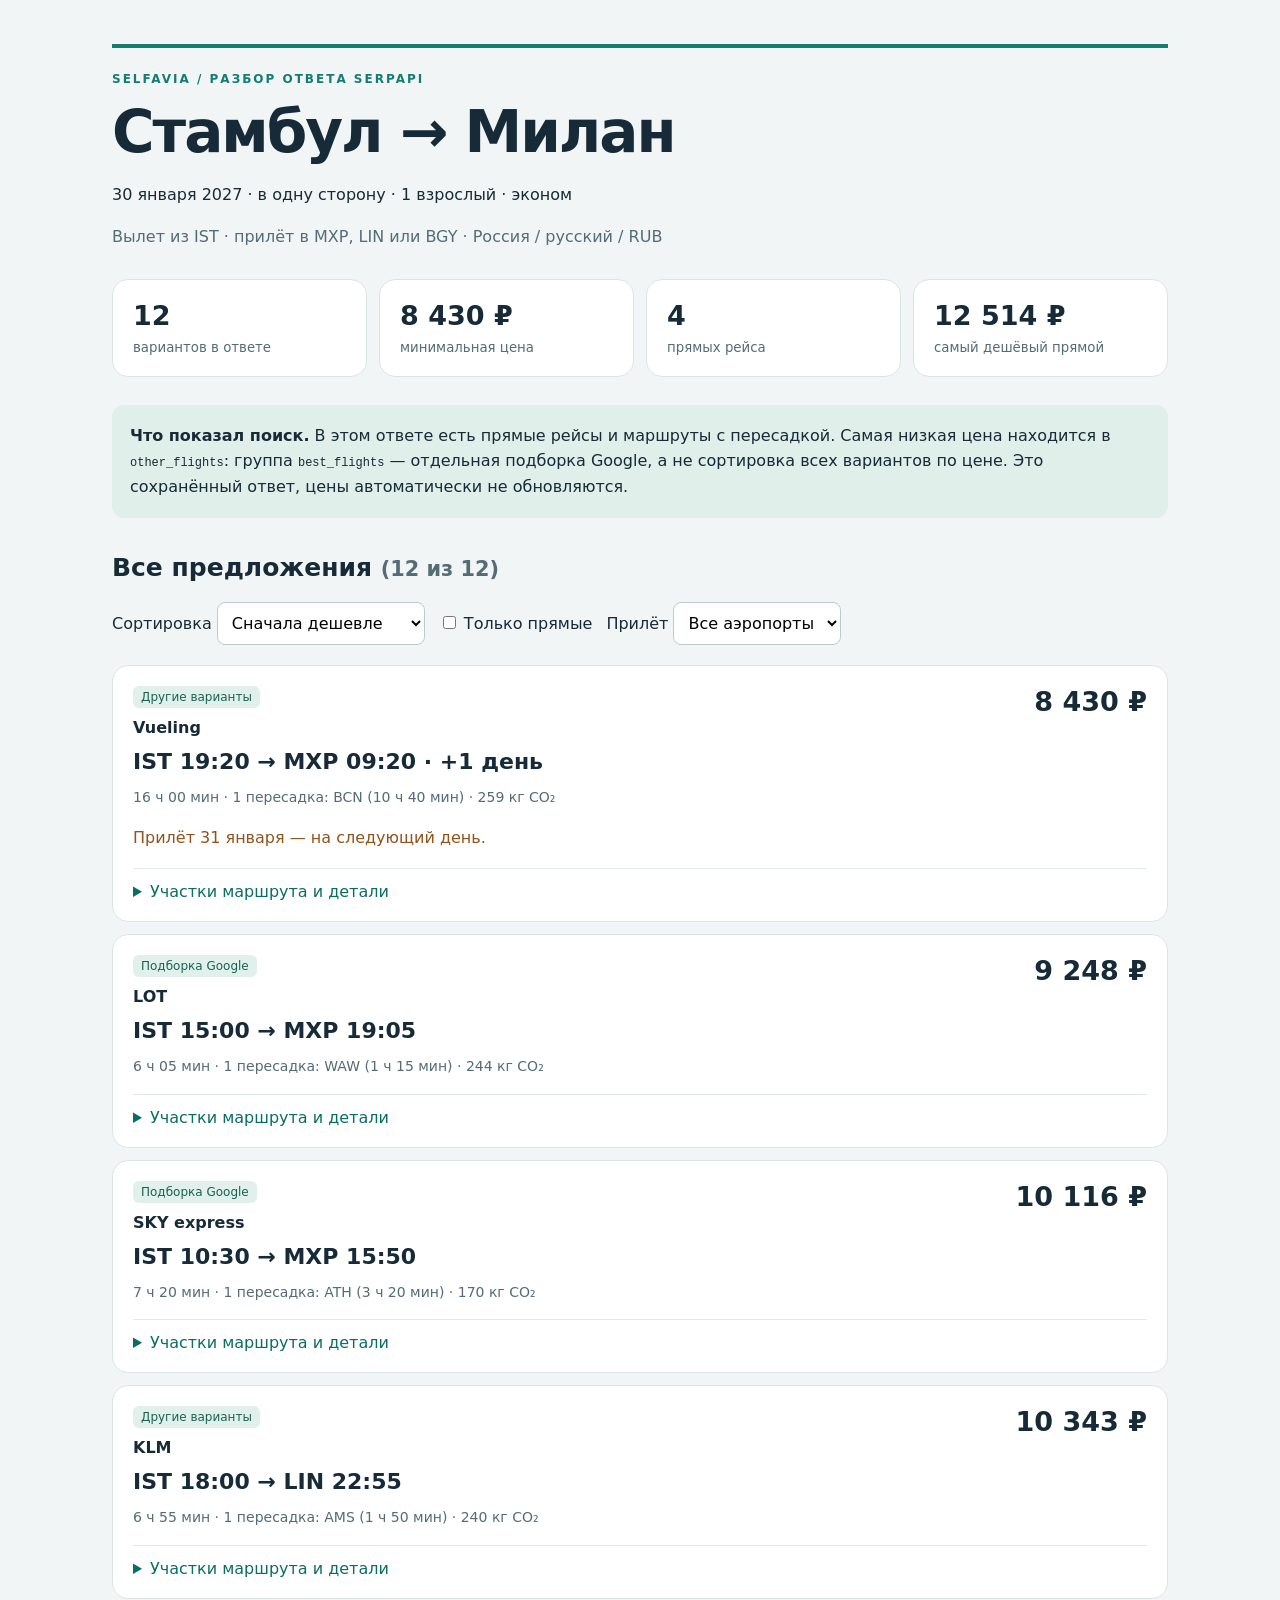
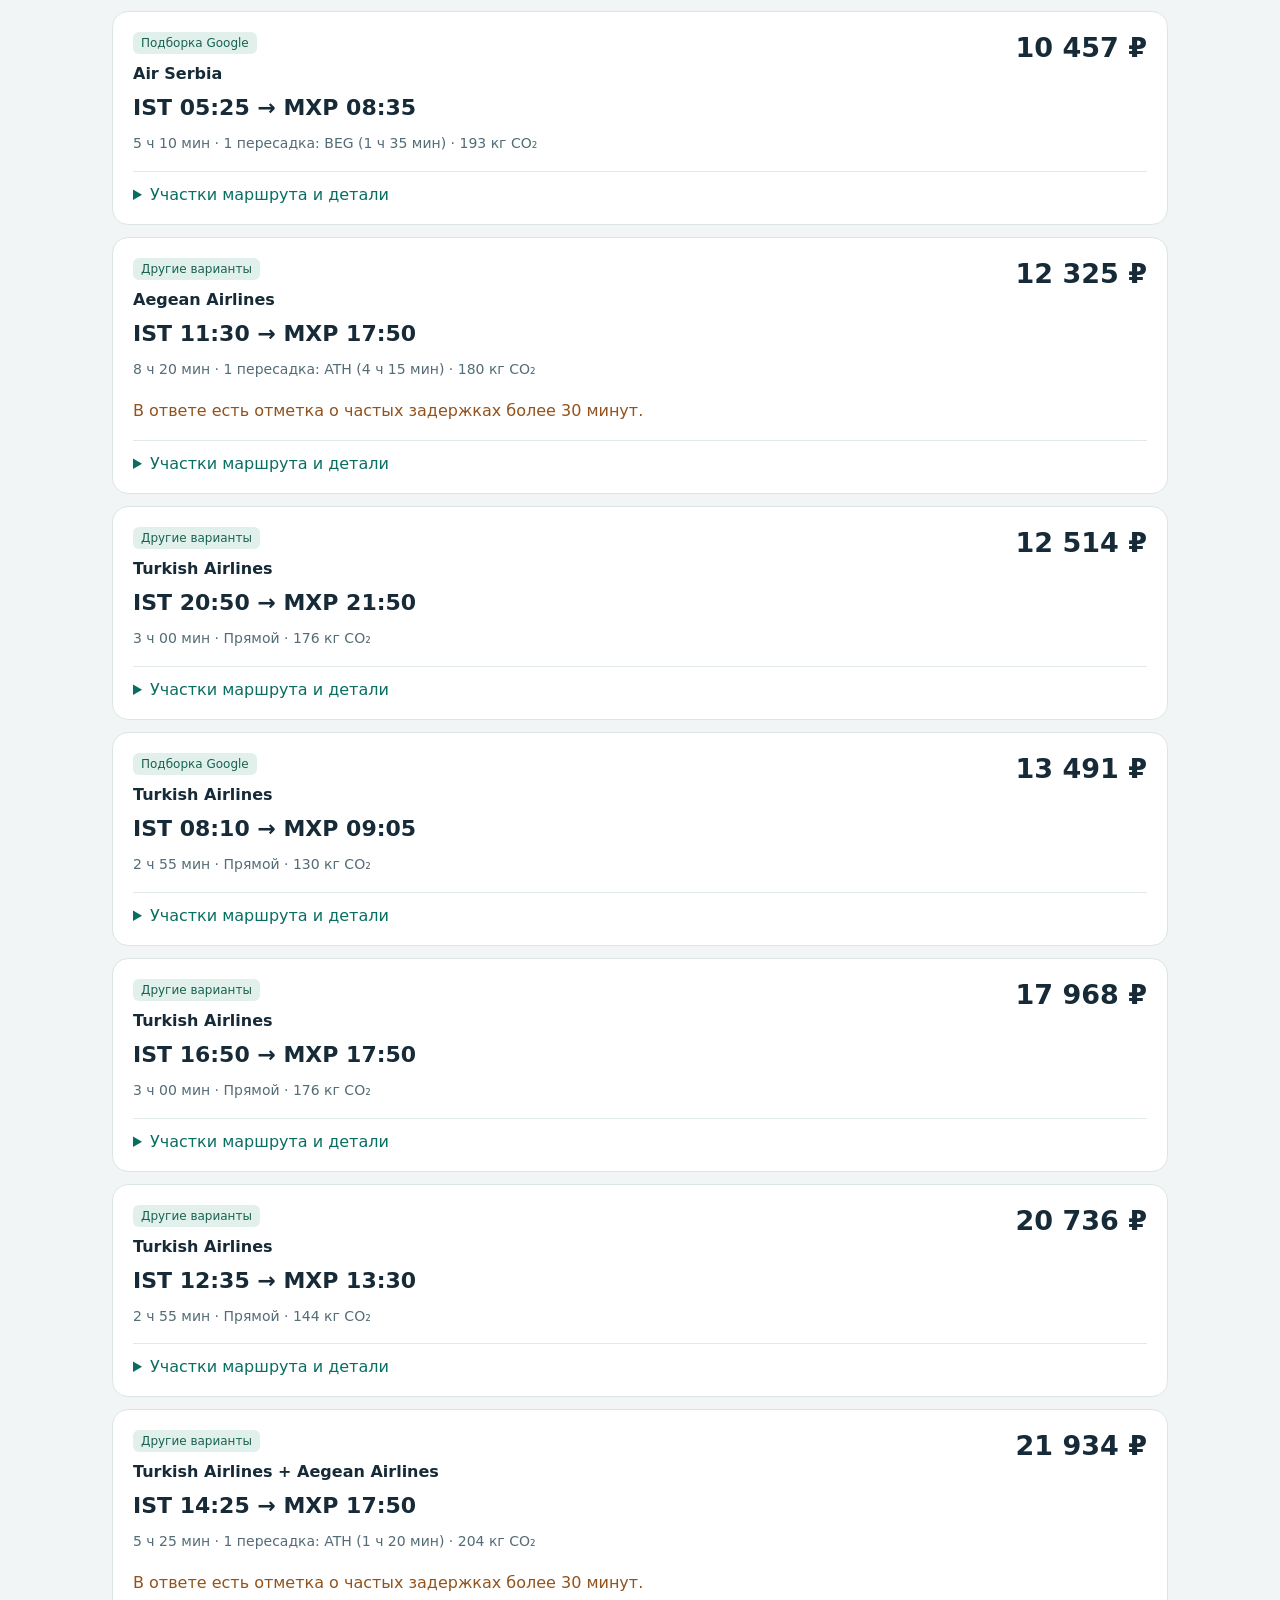
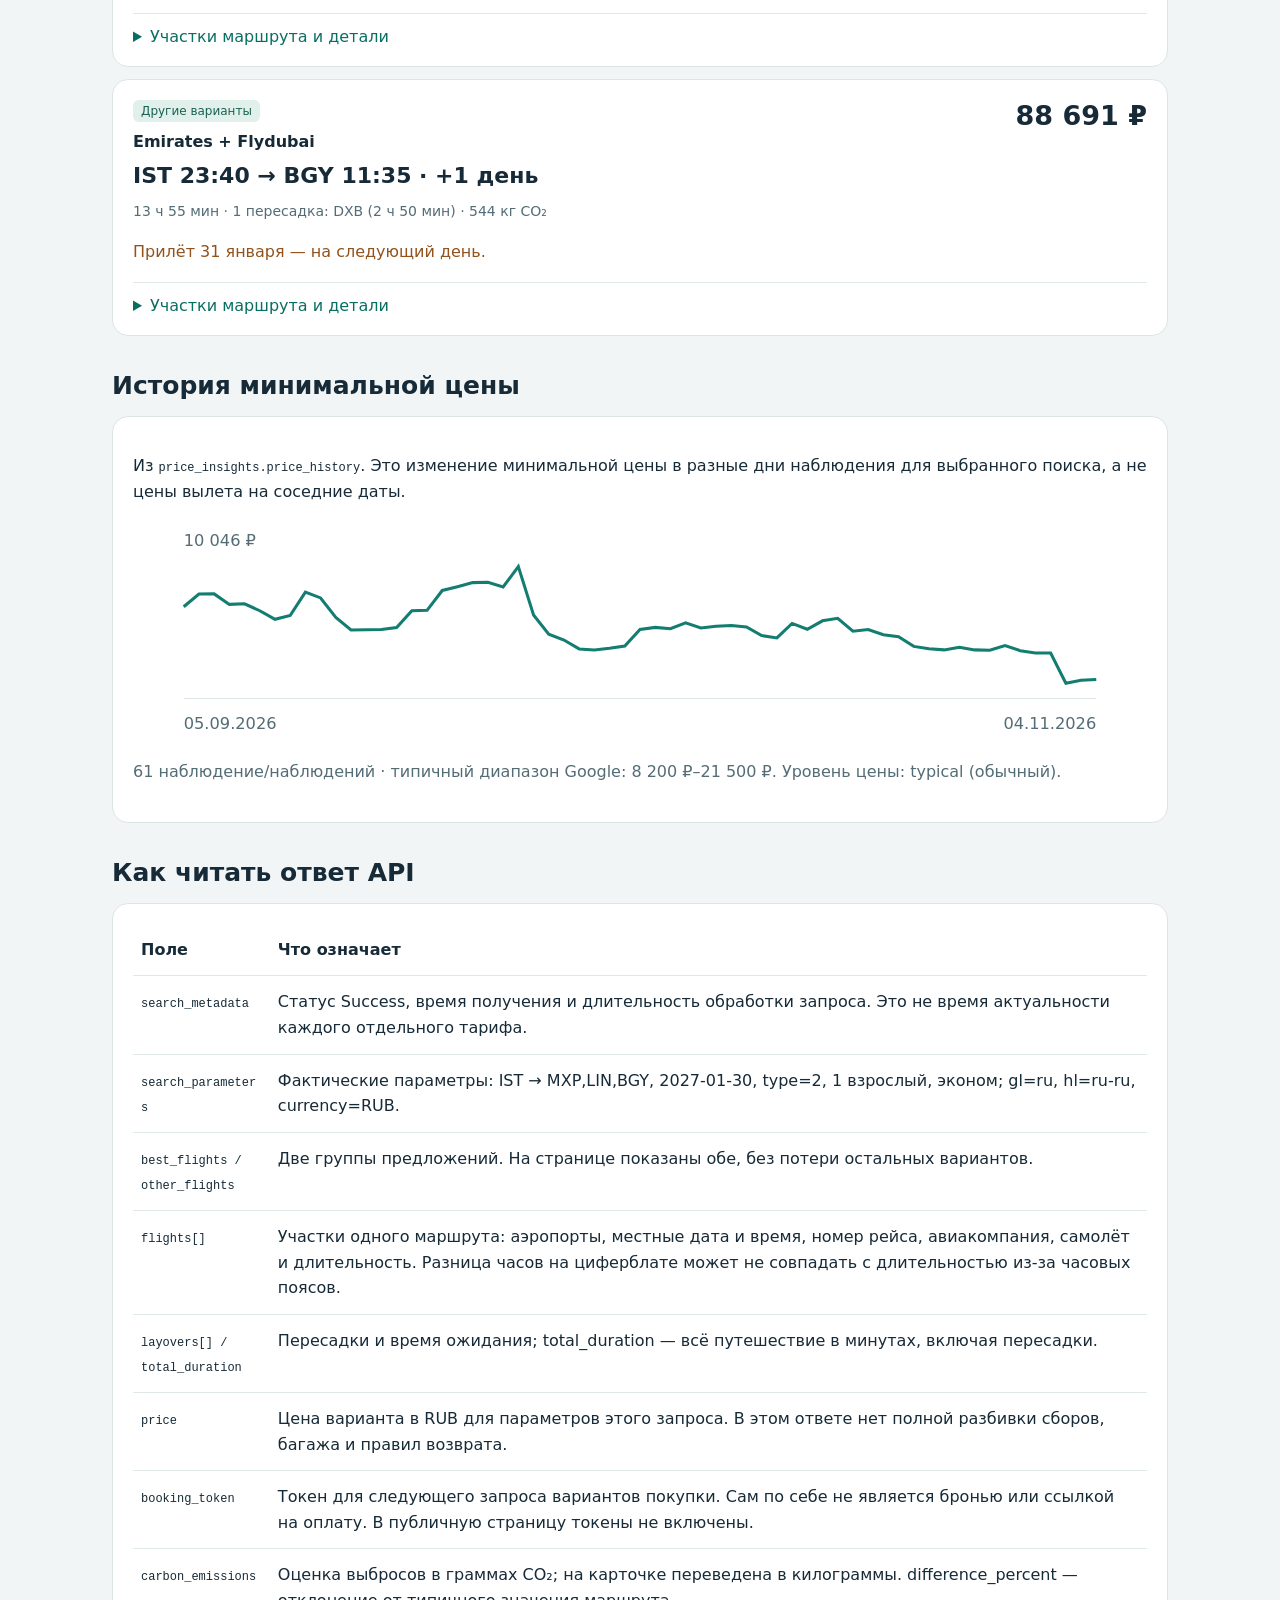
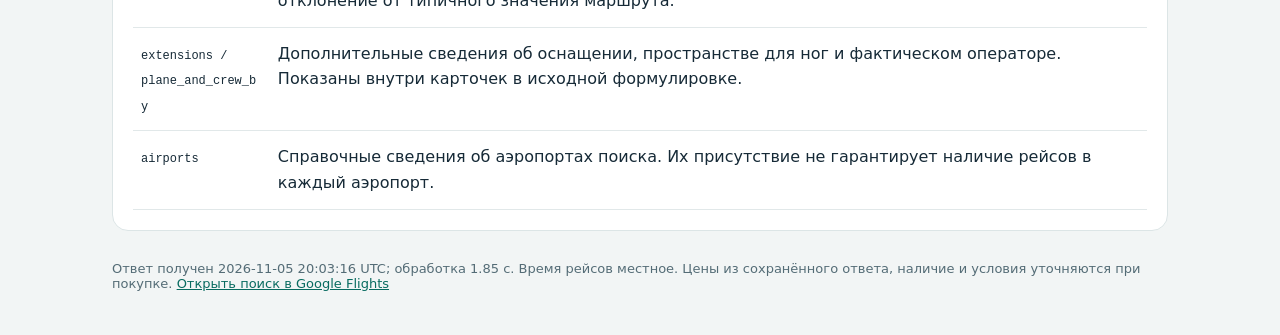
==== docs/serpapi-flights.html @ e132e384 "Add SerpApi flight response analysis page" ====
<!doctype html><html lang="ru"><meta charset="utf-8"><meta name="viewport" content="width=device-width,initial-scale=1"><title>Стамбул → Милан — разбор Google Flights</title>
<style>
:root{font-family:system-ui,sans-serif;color:#162a37;background:#f2f5f5}*{box-sizing:border-box}body{margin:0}main{max-width:1100px;margin:auto;padding:44px 22px}header{border-top:4px solid #147d71;padding-top:24px}small,.muted{color:#546c76}h1{font-size:clamp(32px,6vw,58px);letter-spacing:-2px;margin:12px 0}h2{font-size:25px;margin:35px 0 16px}p{line-height:1.65}a{color:#086b60}.eyebrow{font-size:12px;letter-spacing:2px;font-weight:700;color:#147d71}.stats{display:grid;grid-template-columns:repeat(4,1fr);gap:12px;margin:28px 0}.stat,.card,.panel{background:white;border:1px solid #dce5e6;border-radius:16px;padding:20px}.stat strong{display:block;font-size:27px;margin-bottom:6px}.note{background:#e0efea;padding:18px;border-radius:12px;line-height:1.6}.controls{display:flex;gap:14px;flex-wrap:wrap;align-items:center;margin:20px 0}select{padding:10px;border:1px solid #bbcbce;border-radius:8px;background:white;font:inherit}.card{margin:12px 0}.top{display:flex;justify-content:space-between;gap:16px}.price{font-size:27px;font-weight:750;white-space:nowrap}.badge{display:inline-block;background:#e1f0eb;color:#186251;padding:4px 8px;font-size:12px;border-radius:6px;margin-bottom:10px}.route{font-size:22px;font-weight:650;margin:12px 0}.meta{color:#546c76;font-size:14px;line-height:1.7}.warning{color:#92521b}details{margin-top:15px;border-top:1px solid #e2e9ea;padding-top:13px}summary{cursor:pointer;color:#096e62}.leg{padding:14px 0;border-bottom:1px solid #edf1f1;line-height:1.65}.layover{background:#f2f5f5;padding:9px;border-radius:6px;color:#546c76}table{border-collapse:collapse;width:100%}td,th{text-align:left;vertical-align:top;border-bottom:1px solid #e1e8e9;padding:13px 8px;line-height:1.6}code{font-size:12px;overflow-wrap:anywhere}.chart{width:100%;height:auto}footer{font-size:13px;color:#546c76;margin-top:30px}@media(max-width:650px){.stats{grid-template-columns:1fr 1fr}.stat strong{font-size:23px}.top{flex-direction:column}.panel{padding:12px}td,th{padding:10px 4px;font-size:14px}main{padding:24px 14px}.route{font-size:19px}}
</style><main><header><div class="eyebrow">SELFAVIA / РАЗБОР ОТВЕТА SERPAPI</div><h1>Стамбул → Милан</h1><p>30 января 2027 · в одну сторону · 1 взрослый · эконом</p><p class="muted">Вылет из IST · прилёт в MXP, LIN или BGY · Россия / русский / RUB</p></header>
<div class="stats" id="stats"></div>
<div class="note"><strong>Что показал поиск.</strong> В этом ответе есть прямые рейсы и маршруты с пересадкой. Самая низкая цена находится в <code>other_flights</code>: группа <code>best_flights</code> — отдельная подборка Google, а не сортировка всех вариантов по цене. Это сохранённый ответ, цены автоматически не обновляются.</div>
<h2>Все предложения <small id="count"></small></h2><div class="controls"><label>Сортировка <select id="sort"><option value="price">Сначала дешевле</option><option value="duration">Сначала быстрее</option><option value="departure">По времени вылета</option></select></label><label><input id="direct" type="checkbox"> Только прямые</label><label>Прилёт <select id="airport"><option value="">Все аэропорты</option><option>MXP</option><option>LIN</option><option>BGY</option></select></label></div><div id="list"></div>
<h2>История минимальной цены</h2><section class="panel"><p>Из <code>price_insights.price_history</code>. Это изменение минимальной цены в разные дни наблюдения для выбранного поиска, а не цены вылета на соседние даты.</p><div id="chart"></div><p id="insights" class="muted"></p></section>
<h2>Как читать ответ API</h2><section class="panel"><table><thead><tr><th>Поле</th><th>Что означает</th></tr></thead><tbody>
<tr><td><code>search_metadata</code></td><td>Статус Success, время получения и длительность обработки запроса. Это не время актуальности каждого отдельного тарифа.</td></tr>
<tr><td><code>search_parameters</code></td><td>Фактические параметры: IST → MXP,LIN,BGY, 2027-01-30, type=2, 1 взрослый, эконом; gl=ru, hl=ru-ru, currency=RUB.</td></tr>
<tr><td><code>best_flights / other_flights</code></td><td>Две группы предложений. На странице показаны обе, без потери остальных вариантов.</td></tr>
<tr><td><code>flights[]</code></td><td>Участки одного маршрута: аэропорты, местные дата и время, номер рейса, авиакомпания, самолёт и длительность. Разница часов на циферблате может не совпадать с длительностью из-за часовых поясов.</td></tr>
<tr><td><code>layovers[] / total_duration</code></td><td>Пересадки и время ожидания; total_duration — всё путешествие в минутах, включая пересадки.</td></tr>
<tr><td><code>price</code></td><td>Цена варианта в RUB для параметров этого запроса. В этом ответе нет полной разбивки сборов, багажа и правил возврата.</td></tr>
<tr><td><code>booking_token</code></td><td>Токен для следующего запроса вариантов покупки. Сам по себе не является бронью или ссылкой на оплату. В публичную страницу токены не включены.</td></tr>
<tr><td><code>carbon_emissions</code></td><td>Оценка выбросов в граммах CO₂; на карточке переведена в килограммы. difference_percent — отклонение от типичного значения маршрута.</td></tr>
<tr><td><code>extensions / plane_and_crew_by</code></td><td>Дополнительные сведения об оснащении, пространстве для ног и фактическом операторе. Показаны внутри карточек в исходной формулировке.</td></tr>
<tr><td><code>airports</code></td><td>Справочные сведения об аэропортах поиска. Их присутствие не гарантирует наличие рейсов в каждый аэропорт.</td></tr>
</tbody></table></section><footer id="footer"></footer></main>
<script id="data" type="application/json">{"flights": [{"flights": [{"departure_airport": {"name": "Istanbul Airport", "id": "IST", "time": "2027-01-30 15:00"}, "arrival_airport": {"name": "Warsaw Chopin Airport", "id": "WAW", "time": "2027-01-30 15:35"}, "duration": 155, "airplane": "Boeing 737MAX 8 Passenger", "airline": "LOT", "airline_logo": "https://www.gstatic.com/flights/airline_logos/70px/LO.png", "travel_class": "Economy", "flight_number": "LO 134", "legroom": "74 см", "extensions": ["Below average legroom (74 см)", "In-seat power & USB outlets", "Carbon emissions estimate: 107 kg"]}, {"departure_airport": {"name": "Warsaw Chopin Airport", "id": "WAW", "time": "2027-01-30 16:50"}, "arrival_airport": {"name": "Миланский аэропорт Мальпенса", "id": "MXP", "time": "2027-01-30 19:05"}, "duration": 135, "airplane": "Embraer 195 E2", "airline": "LOT", "airline_logo": "https://www.gstatic.com/flights/airline_logos/70px/LO.png", "travel_class": "Economy", "flight_number": "LO 319", "legroom": "79 см", "extensions": ["Average legroom (79 см)", "Carbon emissions estimate: 136 kg"]}], "layovers": [{"duration": 75, "name": "Warsaw Chopin Airport", "id": "WAW"}], "total_duration": 365, "carbon_emissions": {"this_flight": 244000, "typical_for_this_route": 141000, "difference_percent": 73}, "price": 9248, "type": "One way", "airline_logo": "https://www.gstatic.com/flights/airline_logos/70px/LO.png", "group": "best_flights"}, {"flights": [{"departure_airport": {"name": "Istanbul Airport", "id": "IST", "time": "2027-01-30 10:30"}, "arrival_airport": {"name": "Элефтериос Венизелос", "id": "ATH", "time": "2027-01-30 10:55"}, "duration": 85, "airplane": "Airbus A320neo", "airline": "SKY express", "airline_logo": "https://www.gstatic.com/flights/airline_logos/70px/GQ.png", "travel_class": "Economy", "flight_number": "GQ 671", "legroom": "71 см", "extensions": ["Below average legroom (71 см)", "In-seat power & USB outlets", "Carbon emissions estimate: 57 kg"]}, {"departure_airport": {"name": "Элефтериос Венизелос", "id": "ATH", "time": "2027-01-30 14:15"}, "arrival_airport": {"name": "Миланский аэропорт Мальпенса", "id": "MXP", "time": "2027-01-30 15:50"}, "duration": 155, "airplane": "Airbus A320neo", "airline": "SKY express", "airline_logo": "https://www.gstatic.com/flights/airline_logos/70px/GQ.png", "travel_class": "Economy", "flight_number": "GQ 830", "legroom": "71 см", "extensions": ["Below average legroom (71 см)", "In-seat power & USB outlets", "Carbon emissions estimate: 112 kg"]}], "layovers": [{"duration": 200, "name": "Элефтериос Венизелос", "id": "ATH"}], "total_duration": 440, "carbon_emissions": {"this_flight": 170000, "typical_for_this_route": 141000, "difference_percent": 21}, "price": 10116, "type": "One way", "airline_logo": "https://www.gstatic.com/flights/airline_logos/70px/GQ.png", "group": "best_flights"}, {"flights": [{"departure_airport": {"name": "Istanbul Airport", "id": "IST", "time": "2027-01-30 05:25"}, "arrival_airport": {"name": "Аэропорт Никола Теслa Белград", "id": "BEG", "time": "2027-01-30 05:10"}, "duration": 105, "airplane": "Embraer 190", "airline": "Air Serbia", "airline_logo": "https://www.gstatic.com/flights/airline_logos/70px/JU.png", "travel_class": "Economy", "flight_number": "JU 427", "legroom": "79 см", "extensions": ["Average legroom (79 см)", "Carbon emissions estimate: 102 kg"], "plane_and_crew_by": "Bulgaria Air for Air Serbia"}, {"departure_airport": {"name": "Аэропорт Никола Теслa Белград", "id": "BEG", "time": "2027-01-30 06:45"}, "arrival_airport": {"name": "Миланский аэропорт Мальпенса", "id": "MXP", "time": "2027-01-30 08:35"}, "duration": 110, "airplane": "Airbus A320", "airline": "Air Serbia", "airline_logo": "https://www.gstatic.com/flights/airline_logos/70px/JU.png", "travel_class": "Economy", "flight_number": "JU 416", "legroom": "74 см", "extensions": ["Below average legroom (74 см)", "Carbon emissions estimate: 90 kg"]}], "layovers": [{"duration": 95, "name": "Аэропорт Никола Теслa Белград", "id": "BEG"}], "total_duration": 310, "carbon_emissions": {"this_flight": 193000, "typical_for_this_route": 141000, "difference_percent": 37}, "price": 10457, "type": "One way", "airline_logo": "https://www.gstatic.com/flights/airline_logos/70px/JU.png", "group": "best_flights"}, {"flights": [{"departure_airport": {"name": "Istanbul Airport", "id": "IST", "time": "2027-01-30 08:10"}, "arrival_airport": {"name": "Миланский аэропорт Мальпенса", "id": "MXP", "time": "2027-01-30 09:05"}, "duration": 175, "airplane": "Airbus A350", "airline": "Turkish Airlines", "airline_logo": "https://www.gstatic.com/flights/airline_logos/70px/TK.png", "travel_class": "Economy", "flight_number": "TK 1873", "legroom": "79 см", "extensions": ["Average legroom (79 см)", "Wi-Fi for a fee", "In-seat USB outlet", "On-demand video", "Carbon emissions estimate: 129 kg"]}], "total_duration": 175, "carbon_emissions": {"this_flight": 130000, "typical_for_this_route": 141000, "difference_percent": -8}, "price": 13491, "type": "One way", "airline_logo": "https://www.gstatic.com/flights/airline_logos/70px/TK.png", "group": "best_flights"}, {"flights": [{"departure_airport": {"name": "Istanbul Airport", "id": "IST", "time": "2027-01-30 19:20"}, "arrival_airport": {"name": "Аэропорт Барселона–Эль-Прат им. Жозепа Таррадельяса", "id": "BCN", "time": "2027-01-30 21:00"}, "duration": 220, "airplane": "Airbus A320", "airline": "Vueling", "airline_logo": "https://www.gstatic.com/flights/airline_logos/70px/VY.png", "travel_class": "Economy", "flight_number": "VY 8611", "legroom": "74 см", "extensions": ["Below average legroom (74 см)", "Wi-Fi for a fee", "In-seat USB outlet", "Stream media to your device", "Carbon emissions estimate: 174 kg"]}, {"departure_airport": {"name": "Аэропорт Барселона–Эль-Прат им. Жозепа Таррадельяса", "id": "BCN", "time": "2027-01-31 07:40"}, "arrival_airport": {"name": "Миланский аэропорт Мальпенса", "id": "MXP", "time": "2027-01-31 09:20"}, "duration": 100, "airplane": "Airbus A321", "airline": "Vueling", "airline_logo": "https://www.gstatic.com/flights/airline_logos/70px/VY.png", "travel_class": "Economy", "flight_number": "VY 6040", "legroom": "74 см", "extensions": ["Below average legroom (74 см)", "Wi-Fi for a fee", "In-seat USB outlet", "Stream media to your device", "Carbon emissions estimate: 84 kg"]}], "layovers": [{"duration": 640, "name": "Аэропорт Барселона–Эль-Прат им. Жозепа Таррадельяса", "id": "BCN"}], "total_duration": 960, "carbon_emissions": {"this_flight": 259000, "typical_for_this_route": 141000, "difference_percent": 84}, "price": 8430, "type": "One way", "airline_logo": "https://www.gstatic.com/flights/airline_logos/70px/VY.png", "group": "other_flights"}, {"flights": [{"departure_airport": {"name": "Istanbul Airport", "id": "IST", "time": "2027-01-30 18:00"}, "arrival_airport": {"name": "Схипхол", "id": "AMS", "time": "2027-01-30 19:35"}, "duration": 215, "airplane": "Boeing 737", "airline": "KLM", "airline_logo": "https://www.gstatic.com/flights/airline_logos/70px/KL.png", "travel_class": "Economy", "flight_number": "KL 1960", "legroom": "76 см", "extensions": ["Average legroom (76 см)", "Carbon emissions estimate: 161 kg"]}, {"departure_airport": {"name": "Схипхол", "id": "AMS", "time": "2027-01-30 21:25"}, "arrival_airport": {"name": "Линате", "id": "LIN", "time": "2027-01-30 22:55"}, "duration": 90, "airplane": "Boeing 737", "airline": "KLM", "airline_logo": "https://www.gstatic.com/flights/airline_logos/70px/KL.png", "travel_class": "Economy", "flight_number": "KL 1619", "legroom": "76 см", "extensions": ["Average legroom (76 см)", "In-seat USB outlet", "Carbon emissions estimate: 78 kg"]}], "layovers": [{"duration": 110, "name": "Схипхол", "id": "AMS"}], "total_duration": 415, "carbon_emissions": {"this_flight": 240000, "typical_for_this_route": 141000, "difference_percent": 70}, "price": 10343, "type": "One way", "airline_logo": "https://www.gstatic.com/flights/airline_logos/70px/KL.png", "group": "other_flights"}, {"flights": [{"departure_airport": {"name": "Istanbul Airport", "id": "IST", "time": "2027-01-30 11:30"}, "arrival_airport": {"name": "Элефтериос Венизелос", "id": "ATH", "time": "2027-01-30 12:00"}, "duration": 90, "airplane": "Airbus A321neo", "airline": "Aegean Airlines", "airline_logo": "https://www.gstatic.com/flights/airline_logos/70px/A3.png", "travel_class": "Economy", "flight_number": "A3 991", "legroom": "71 см", "extensions": ["Below average legroom (71 см)", "Free Wi-Fi", "In-seat USB outlet", "Stream media to your device", "Carbon emissions estimate: 59 kg"]}, {"departure_airport": {"name": "Элефтериос Венизелос", "id": "ATH", "time": "2027-01-30 16:15"}, "arrival_airport": {"name": "Миланский аэропорт Мальпенса", "id": "MXP", "time": "2027-01-30 17:50"}, "duration": 155, "airplane": "Airbus A321neo", "airline": "Aegean Airlines", "airline_logo": "https://www.gstatic.com/flights/airline_logos/70px/A3.png", "travel_class": "Economy", "flight_number": "A3 664", "legroom": "71 см", "extensions": ["Below average legroom (71 см)", "Free Wi-Fi", "In-seat USB outlet", "Stream media to your device", "Carbon emissions estimate: 120 kg"], "often_delayed_by_over_30_min": true}], "layovers": [{"duration": 255, "name": "Элефтериос Венизелос", "id": "ATH"}], "total_duration": 500, "carbon_emissions": {"this_flight": 180000, "typical_for_this_route": 141000, "difference_percent": 28}, "price": 12325, "type": "One way", "airline_logo": "https://www.gstatic.com/flights/airline_logos/70px/A3.png", "group": "other_flights"}, {"flights": [{"departure_airport": {"name": "Istanbul Airport", "id": "IST", "time": "2027-01-30 20:50"}, "arrival_airport": {"name": "Миланский аэропорт Мальпенса", "id": "MXP", "time": "2027-01-30 21:50"}, "duration": 180, "airplane": "Airbus A321 (Sharklets)", "airline": "Turkish Airlines", "airline_logo": "https://www.gstatic.com/flights/airline_logos/70px/TK.png", "travel_class": "Economy", "flight_number": "TK 1877", "legroom": "79 см", "extensions": ["Average legroom (79 см)", "Wi-Fi for a fee", "In-seat USB outlet", "On-demand video", "Carbon emissions estimate: 176 kg"]}], "total_duration": 180, "carbon_emissions": {"this_flight": 176000, "typical_for_this_route": 141000, "difference_percent": 25}, "price": 12514, "type": "One way", "airline_logo": "https://www.gstatic.com/flights/airline_logos/70px/TK.png", "group": "other_flights"}, {"flights": [{"departure_airport": {"name": "Istanbul Airport", "id": "IST", "time": "2027-01-30 16:50"}, "arrival_airport": {"name": "Миланский аэропорт Мальпенса", "id": "MXP", "time": "2027-01-30 17:50"}, "duration": 180, "airplane": "Airbus A321 (Sharklets)", "airline": "Turkish Airlines", "airline_logo": "https://www.gstatic.com/flights/airline_logos/70px/TK.png", "travel_class": "Economy", "flight_number": "TK 1875", "legroom": "79 см", "extensions": ["Average legroom (79 см)", "Wi-Fi for a fee", "In-seat USB outlet", "On-demand video", "Carbon emissions estimate: 176 kg"]}], "total_duration": 180, "carbon_emissions": {"this_flight": 176000, "typical_for_this_route": 141000, "difference_percent": 25}, "price": 17968, "type": "One way", "airline_logo": "https://www.gstatic.com/flights/airline_logos/70px/TK.png", "group": "other_flights"}, {"flights": [{"departure_airport": {"name": "Istanbul Airport", "id": "IST", "time": "2027-01-30 12:35"}, "arrival_airport": {"name": "Миланский аэропорт Мальпенса", "id": "MXP", "time": "2027-01-30 13:30"}, "duration": 175, "airplane": "Airbus A321neo", "airline": "Turkish Airlines", "airline_logo": "https://www.gstatic.com/flights/airline_logos/70px/TK.png", "travel_class": "Economy", "flight_number": "TK 1895", "legroom": "76 см", "extensions": ["Average legroom (76 см)", "Wi-Fi for a fee", "In-seat USB outlet", "On-demand video", "Carbon emissions estimate: 144 kg"]}], "total_duration": 175, "carbon_emissions": {"this_flight": 144000, "typical_for_this_route": 141000, "difference_percent": 2}, "price": 20736, "type": "One way", "airline_logo": "https://www.gstatic.com/flights/airline_logos/70px/TK.png", "group": "other_flights"}, {"flights": [{"departure_airport": {"name": "Istanbul Airport", "id": "IST", "time": "2027-01-30 14:25"}, "arrival_airport": {"name": "Элефтериос Венизелос", "id": "ATH", "time": "2027-01-30 14:55"}, "duration": 90, "airplane": "Airbus A321 (Sharklets)", "airline": "Turkish Airlines", "airline_logo": "https://www.gstatic.com/flights/airline_logos/70px/TK.png", "travel_class": "Economy", "flight_number": "TK 1849", "ticket_also_sold_by": ["Aegean Airlines"], "legroom": "79 см", "extensions": ["Average legroom (79 см)", "Wi-Fi for a fee", "In-seat USB outlet", "On-demand video", "Carbon emissions estimate: 83 kg"], "often_delayed_by_over_30_min": true}, {"departure_airport": {"name": "Элефтериос Венизелос", "id": "ATH", "time": "2027-01-30 16:15"}, "arrival_airport": {"name": "Миланский аэропорт Мальпенса", "id": "MXP", "time": "2027-01-30 17:50"}, "duration": 155, "airplane": "Airbus A321neo", "airline": "Aegean Airlines", "airline_logo": "https://www.gstatic.com/flights/airline_logos/70px/A3.png", "travel_class": "Economy", "flight_number": "A3 664", "legroom": "71 см", "extensions": ["Below average legroom (71 см)", "Free Wi-Fi", "In-seat USB outlet", "Stream media to your device", "Carbon emissions estimate: 120 kg"], "often_delayed_by_over_30_min": true}], "layovers": [{"duration": 80, "name": "Элефтериос Венизелос", "id": "ATH"}], "total_duration": 325, "carbon_emissions": {"this_flight": 204000, "typical_for_this_route": 141000, "difference_percent": 45}, "price": 21934, "type": "One way", "airline_logo": "https://www.gstatic.com/flights/airline_logos/70px/multi.png", "group": "other_flights"}, {"flights": [{"departure_airport": {"name": "Istanbul Airport", "id": "IST", "time": "2027-01-30 23:40"}, "arrival_airport": {"name": "Международный аэропорт Дубай", "id": "DXB", "time": "2027-01-31 04:55"}, "duration": 255, "airplane": "Airbus A350", "airline": "Emirates", "airline_logo": "https://www.gstatic.com/flights/airline_logos/70px/EK.png", "travel_class": "Economy", "flight_number": "EK 118", "legroom": "81 см", "extensions": ["Above average legroom (81 см)", "Wi-Fi for a fee", "In-seat USB outlet", "On-demand video", "Carbon emissions estimate: 211 kg"], "overnight": true}, {"departure_airport": {"name": "Международный аэропорт Дубай", "id": "DXB", "time": "2027-01-31 07:45"}, "arrival_airport": {"name": "Аэропорт Бергамо Орио - Аль - Серио", "id": "BGY", "time": "2027-01-31 11:35"}, "duration": 410, "airplane": "Boeing 737MAX 8 Passenger", "airline": "Flydubai", "airline_logo": "https://www.gstatic.com/flights/airline_logos/70px/FZ.png", "travel_class": "Economy", "flight_number": "FZ 1573", "ticket_also_sold_by": ["Emirates"], "legroom": "76 см", "extensions": ["Average legroom (76 см)", "In-seat USB outlet", "On-demand video", "Carbon emissions estimate: 332 kg"]}], "layovers": [{"duration": 170, "name": "Международный аэропорт Дубай", "id": "DXB"}], "total_duration": 835, "carbon_emissions": {"this_flight": 544000, "typical_for_this_route": 141000, "difference_percent": 286}, "price": 88691, "type": "One way", "airline_logo": "https://www.gstatic.com/flights/airline_logos/70px/multi.png", "group": "other_flights"}], "insights": {"lowest_price": 8430, "price_level": "typical", "typical_price_range": [8200, 21500], "price_history": [[1788642000, 9472], [1788728400, 9655], [1788814800, 9656], [1788901200, 9506], [1788987600, 9514], [1789074000, 9415], [1789160400, 9292], [1789246800, 9347], [1789333200, 9681], [1789419600, 9598], [1789506000, 9319], [1789592400, 9139], [1789678800, 9142], [1789765200, 9147], [1789851600, 9174], [1789938000, 9416], [1790024400, 9421], [1790110800, 9705], [1790197200, 9759], [1790283600, 9817], [1790370000, 9823], [1790456400, 9755], [1790542800, 10046], [1790629200, 9355], [1790715600, 9080], [1790802000, 8996], [1790888400, 8869], [1790974800, 8853], [1791061200, 8879], [1791147600, 8910], [1791234000, 9148], [1791320400, 9177], [1791406800, 9158], [1791493200, 9242], [1791579600, 9168], [1791666000, 9192], [1791752400, 9203], [1791838800, 9182], [1791925200, 9060], [1792011600, 9026], [1792098000, 9234], [1792184400, 9150], [1792270800, 9271], [1792357200, 9306], [1792443600, 9122], [1792530000, 9146], [1792616400, 9071], [1792702800, 9043], [1792789200, 8905], [1792875600, 8871], [1792962000, 8855], [1793048400, 8892], [1793134800, 8855], [1793221200, 8849], [1793307600, 8918], [1793394000, 8844], [1793480400, 8810], [1793566800, 8810], [1793653200, 8378], [1793739600, 8420], [1793826000, 8430]]}, "parameters": {"engine": "google_flights", "hl": "ru-ru", "gl": "ru", "type": "2", "departure_id": "IST", "arrival_id": "MXP,LIN,BGY", "outbound_date": "2027-01-30", "travel_class": 1, "adults": 1, "currency": "RUB"}, "time": "2026-11-05 20:03:16 UTC", "elapsed": 1.85, "url": "https://www.google.com/travel/flights?hl=ru-ru&gl=ru&curr=RUB&tfs=CBwQAhowEgoyMDI3LTAxLTMwagcIARIDSVNUcgcIARIDTVhQcgcIARIDTElOcgcIARIDQkdZQAFIAXABmAEC&tfu=EgIIAQ"}</script><script>
const d=JSON.parse(document.getElementById('data').textContent), all=d.flights;
const e=s=>String(s??'').replace(/[&<>"']/g,c=>({'&':'&amp;','<':'&lt;','>':'&gt;','"':'&quot;',"'":'&#39;'}[c]));
const money=n=>new Intl.NumberFormat('ru-RU').format(n)+' ₽', dur=n=>`${Math.floor(n/60)} ч ${String(n%60).padStart(2,'0')} мин`, local=s=>s.slice(11)+' · '+s.slice(8,10)+'.'+s.slice(5,7), dest=f=>f.flights.at(-1).arrival_airport.id;
const direct=all.filter(f=>f.flights.length===1), min=Math.min(...all.map(f=>f.price));
document.getElementById('stats').innerHTML=[[all.length,'вариантов в ответе'],[money(min),'минимальная цена'],[direct.length,'прямых рейса'],[money(Math.min(...direct.map(f=>f.price))),'самый дешёвый прямой']].map(([n,t])=>`<div class="stat"><strong>${n}</strong><small>${t}</small></div>`).join('');
function render(){let rows=all.filter(f=>(!document.getElementById('direct').checked||f.flights.length===1)&&(!document.getElementById('airport').value||dest(f)===document.getElementById('airport').value));const key=document.getElementById('sort').value; rows.sort((a,b)=>key==='price'?a.price-b.price:key==='duration'?a.total_duration-b.total_duration:a.flights[0].departure_airport.time.localeCompare(b.flights[0].departure_airport.time));document.getElementById('count').textContent=`(${rows.length} из ${all.length})`;document.getElementById('list').innerHTML=rows.map(f=>{const first=f.flights[0],last=f.flights.at(-1),night=last.arrival_airport.time.slice(0,10)!==d.parameters.outbound_date;return `<article class="card"><div class="top"><div><span class="badge">${f.group==='best_flights'?'Подборка Google':'Другие варианты'}</span><div><strong>${e([...new Set(f.flights.map(s=>s.airline))].join(' + '))}</strong></div></div><div class="price">${money(f.price)}</div></div><div class="route">${e(first.departure_airport.id)} ${e(first.departure_airport.time.slice(11))} → ${e(last.arrival_airport.id)} ${e(last.arrival_airport.time.slice(11))}${night?' · +1 день':''}</div><div class="meta">${dur(f.total_duration)} · ${f.flights.length===1?'Прямой':`${f.flights.length-1} пересадка: ${(f.layovers||[]).map(l=>e(l.id)+' ('+dur(l.duration)+')').join(', ')}`} · ${f.carbon_emissions.this_flight/1000} кг CO₂</div>${night?'<p class="warning">Прилёт 31 января — на следующий день.</p>':''}${f.flights.some(s=>s.often_delayed_by_over_30_min)?'<p class="warning">В ответе есть отметка о частых задержках более 30 минут.</p>':''}<details><summary>Участки маршрута и детали</summary>${f.flights.map((s,i)=>`<div class="leg"><strong>${e(s.flight_number)} · ${e(s.airline)}</strong><br>${e(s.departure_airport.name)} (${e(s.departure_airport.id)}) · ${local(s.departure_airport.time)}<br>→ ${e(s.arrival_airport.name)} (${e(s.arrival_airport.id)}) · ${local(s.arrival_airport.time)}<br><span class="meta">В полёте ${dur(s.duration)} · ${e(s.airplane)} · место для ног ${e(s.legroom)}${s.plane_and_crew_by?' · Оператор: '+e(s.plane_and_crew_by):''}<br>${(s.extensions||[]).map(e).join(' · ')}</span></div>${f.layovers?.[i]?`<div class="layover">Пересадка ${e(f.layovers[i].id)} · ${dur(f.layovers[i].duration)}</div>`:''}`).join('')}</details></article>`}).join('')||'<p>Нет вариантов с такими фильтрами.</p>';}
['sort','direct','airport'].forEach(id=>document.getElementById(id).addEventListener('change',render));render();
const h=d.insights.price_history,lo=Math.min(...h.map(p=>p[1])),hi=Math.max(...h.map(p=>p[1])),points=h.map((p,i)=>`${50+i/(h.length-1)*900},${160-(p[1]-lo)/(hi-lo||1)*115}`).join(' '),date=t=>new Date(t*1000).toLocaleDateString('ru-RU',{timeZone:'UTC'});
document.getElementById('chart').innerHTML=`<svg class="chart" viewBox="0 0 1000 215" role="img" aria-label="История минимальных цен от ${lo} до ${hi} рублей"><text x="50" y="25" fill="#546c76">${money(hi)}</text><line x1="50" y1="175" x2="950" y2="175" stroke="#dce5e6"/><polyline fill="none" stroke="#147d71" stroke-width="3" points="${points}"/><text x="50" y="205" fill="#546c76">${date(h[0][0])}</text><text x="950" y="205" text-anchor="end" fill="#546c76">${date(h.at(-1)[0])}</text></svg>`;
document.getElementById('insights').textContent=`${h.length} наблюдение/наблюдений · типичный диапазон Google: ${money(d.insights.typical_price_range[0])}–${money(d.insights.typical_price_range[1])}. Уровень цены: typical (обычный).`;
const link=document.createElement('a');link.href=d.url;link.textContent='Открыть поиск в Google Flights';document.getElementById('footer').textContent=`Ответ получен ${d.time}; обработка ${d.elapsed} с. Время рейсов местное. Цены из сохранённого ответа, наличие и условия уточняются при покупке. `;document.getElementById('footer').append(link);
</script></html>
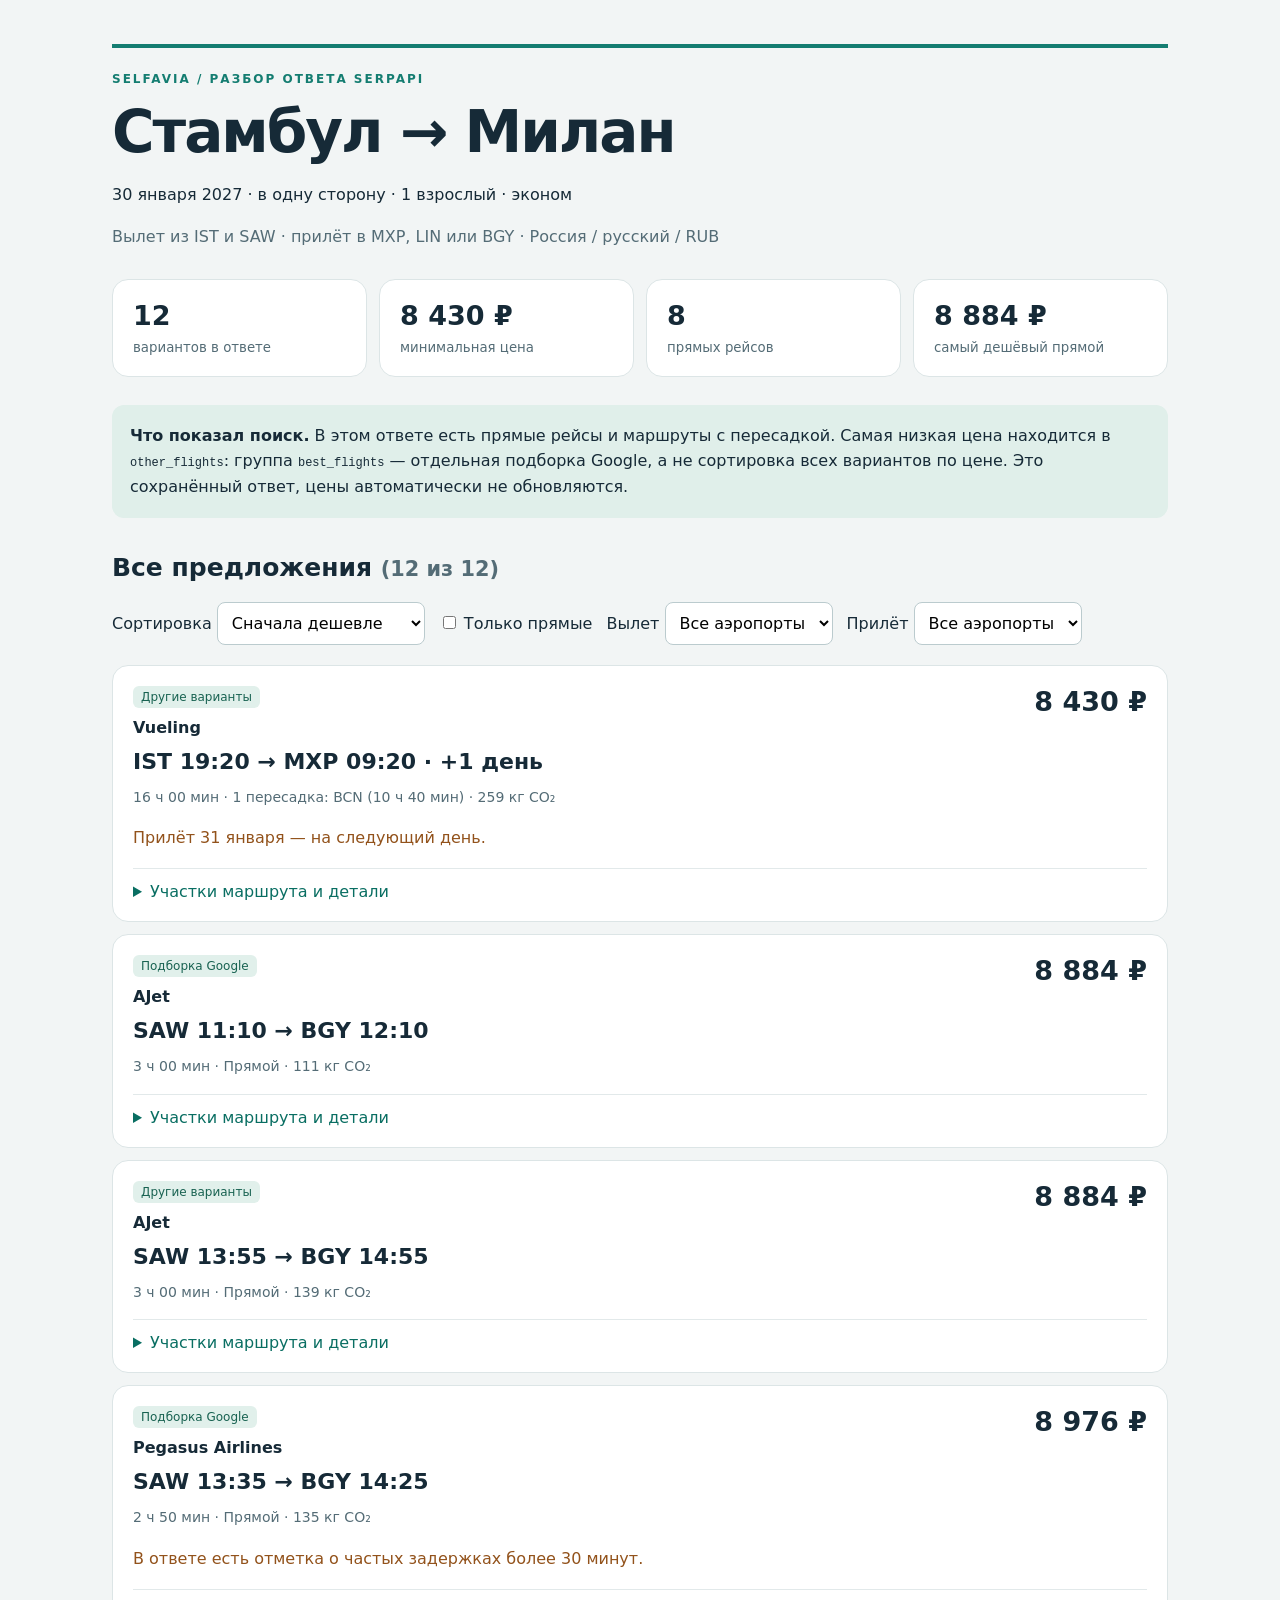
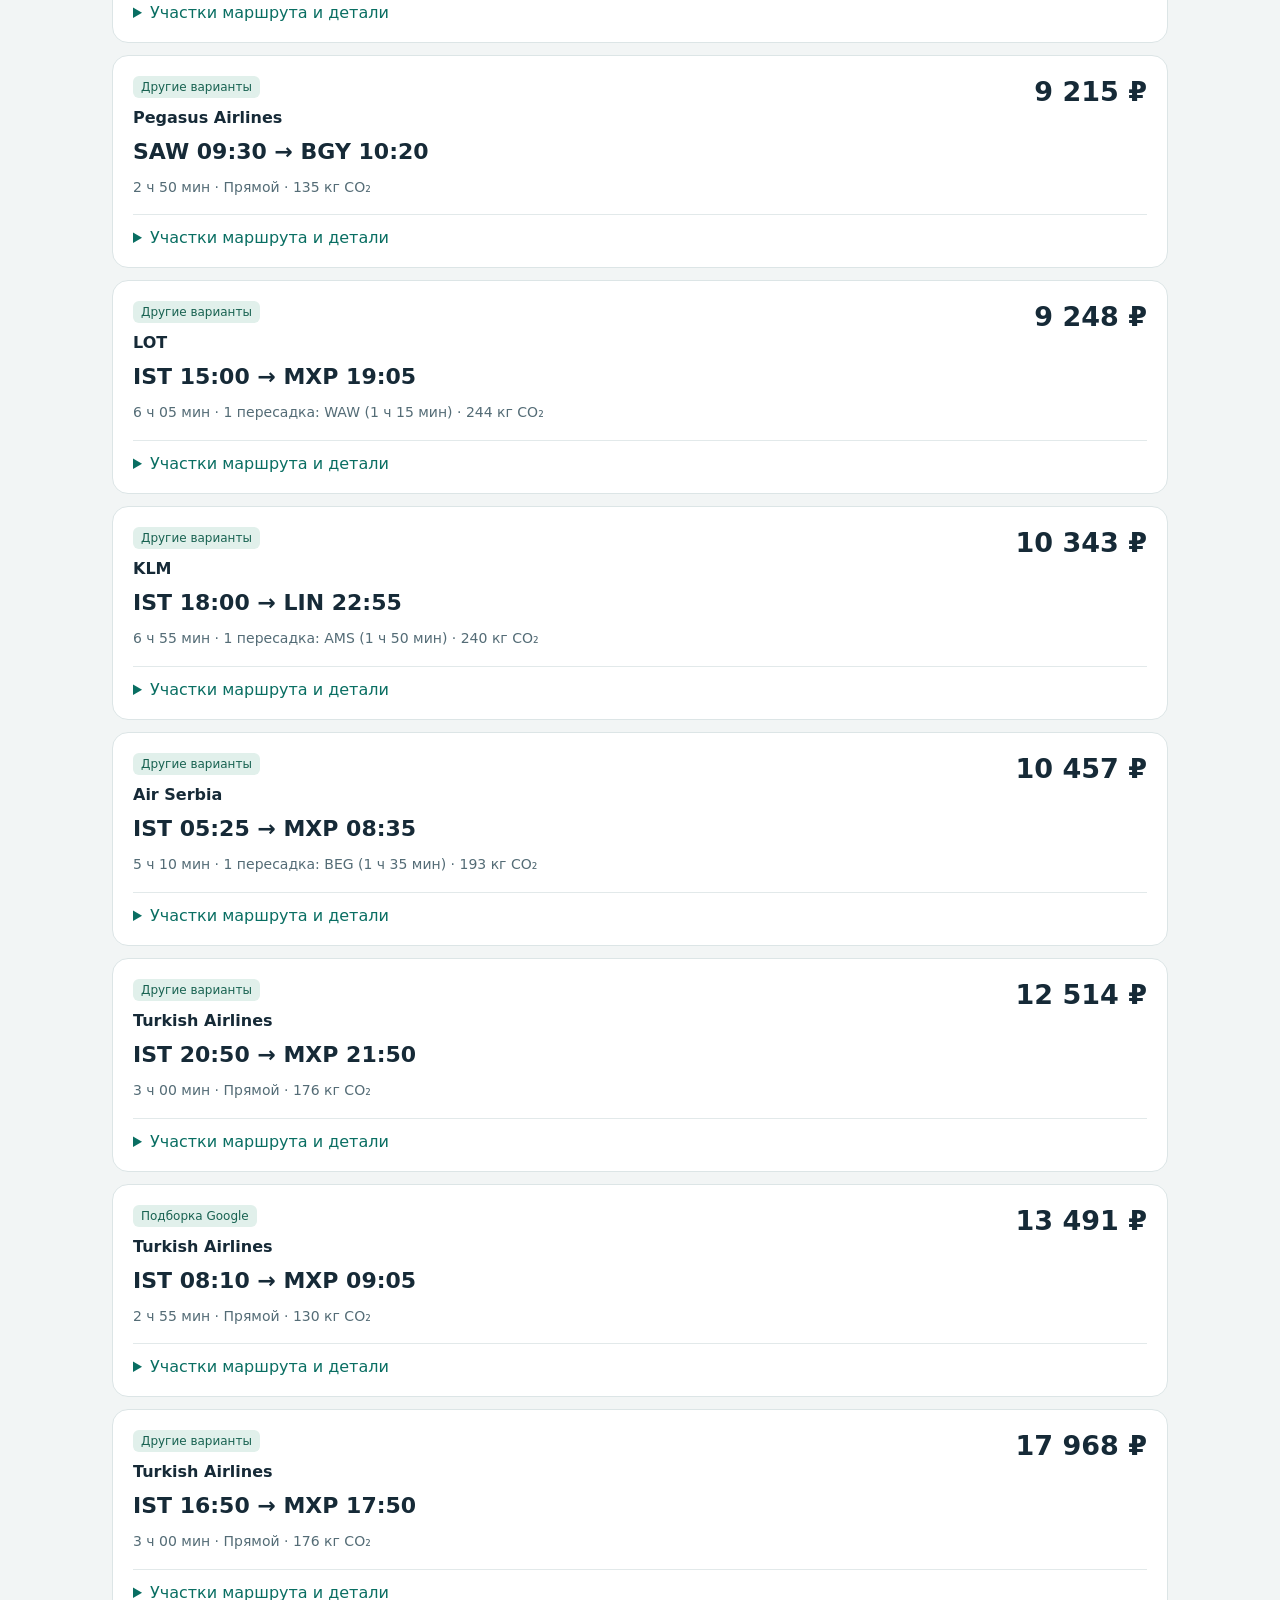
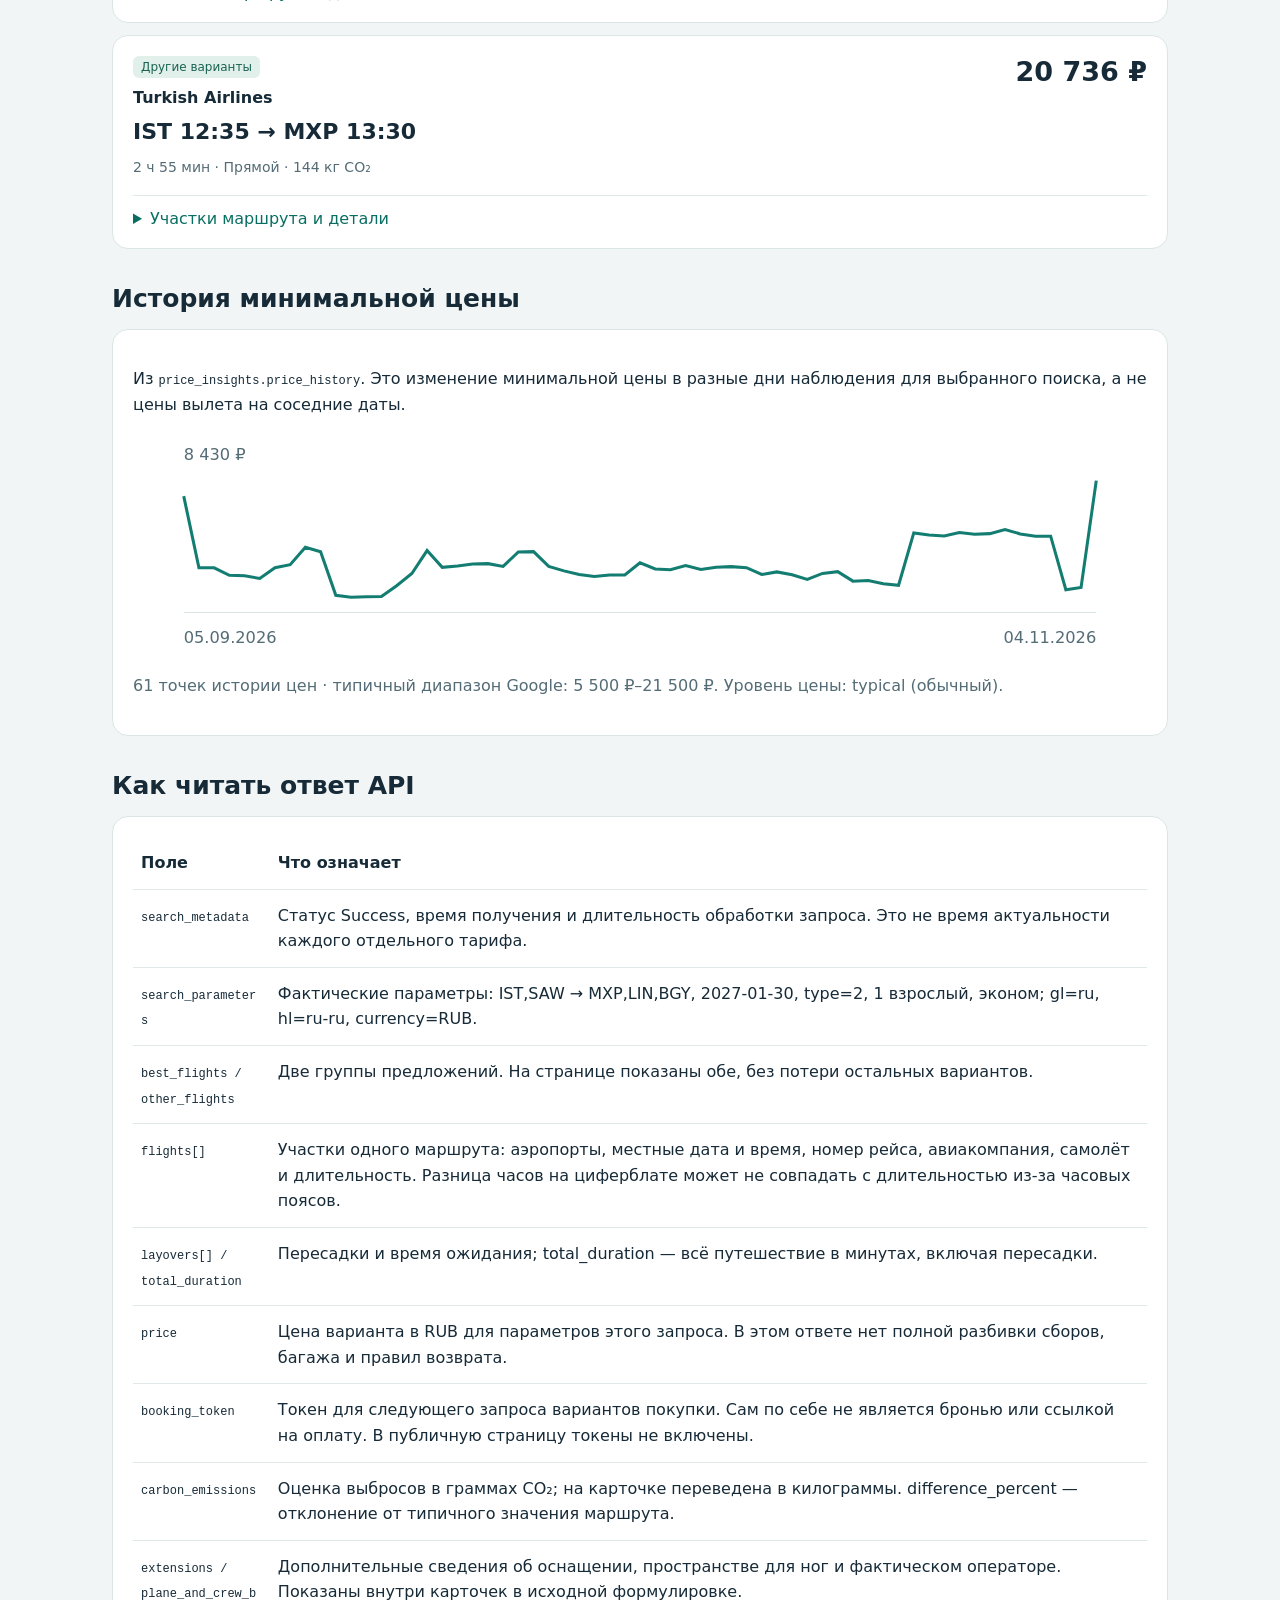
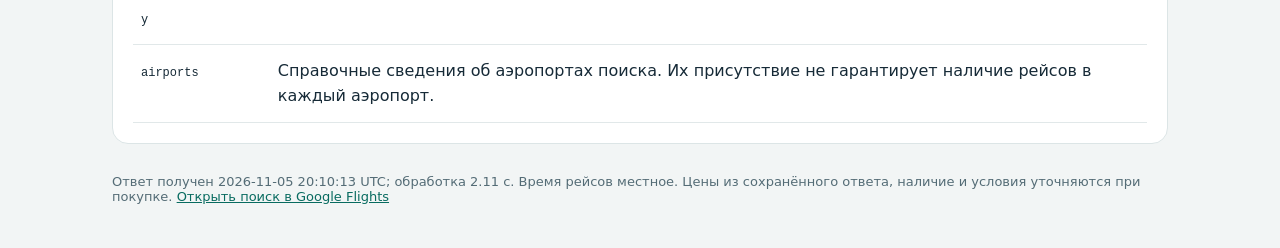
==== commit 049f55cf: "Refresh Istanbul flight results with Sabiha Gokcen departures" ====
--- a/docs/serpapi-flights.html
+++ b/docs/serpapi-flights.html
@@ -1,14 +1,14 @@
 <!doctype html><html lang="ru"><meta charset="utf-8"><meta name="viewport" content="width=device-width,initial-scale=1"><title>Стамбул → Милан — разбор Google Flights</title>
 <style>
 :root{font-family:system-ui,sans-serif;color:#162a37;background:#f2f5f5}*{box-sizing:border-box}body{margin:0}main{max-width:1100px;margin:auto;padding:44px 22px}header{border-top:4px solid #147d71;padding-top:24px}small,.muted{color:#546c76}h1{font-size:clamp(32px,6vw,58px);letter-spacing:-2px;margin:12px 0}h2{font-size:25px;margin:35px 0 16px}p{line-height:1.65}a{color:#086b60}.eyebrow{font-size:12px;letter-spacing:2px;font-weight:700;color:#147d71}.stats{display:grid;grid-template-columns:repeat(4,1fr);gap:12px;margin:28px 0}.stat,.card,.panel{background:white;border:1px solid #dce5e6;border-radius:16px;padding:20px}.stat strong{display:block;font-size:27px;margin-bottom:6px}.note{background:#e0efea;padding:18px;border-radius:12px;line-height:1.6}.controls{display:flex;gap:14px;flex-wrap:wrap;align-items:center;margin:20px 0}select{padding:10px;border:1px solid #bbcbce;border-radius:8px;background:white;font:inherit}.card{margin:12px 0}.top{display:flex;justify-content:space-between;gap:16px}.price{font-size:27px;font-weight:750;white-space:nowrap}.badge{display:inline-block;background:#e1f0eb;color:#186251;padding:4px 8px;font-size:12px;border-radius:6px;margin-bottom:10px}.route{font-size:22px;font-weight:650;margin:12px 0}.meta{color:#546c76;font-size:14px;line-height:1.7}.warning{color:#92521b}details{margin-top:15px;border-top:1px solid #e2e9ea;padding-top:13px}summary{cursor:pointer;color:#096e62}.leg{padding:14px 0;border-bottom:1px solid #edf1f1;line-height:1.65}.layover{background:#f2f5f5;padding:9px;border-radius:6px;color:#546c76}table{border-collapse:collapse;width:100%}td,th{text-align:left;vertical-align:top;border-bottom:1px solid #e1e8e9;padding:13px 8px;line-height:1.6}code{font-size:12px;overflow-wrap:anywhere}.chart{width:100%;height:auto}footer{font-size:13px;color:#546c76;margin-top:30px}@media(max-width:650px){.stats{grid-template-columns:1fr 1fr}.stat strong{font-size:23px}.top{flex-direction:column}.panel{padding:12px}td,th{padding:10px 4px;font-size:14px}main{padding:24px 14px}.route{font-size:19px}}
-</style><main><header><div class="eyebrow">SELFAVIA / РАЗБОР ОТВЕТА SERPAPI</div><h1>Стамбул → Милан</h1><p>30 января 2027 · в одну сторону · 1 взрослый · эконом</p><p class="muted">Вылет из IST · прилёт в MXP, LIN или BGY · Россия / русский / RUB</p></header>
+</style><main><header><div class="eyebrow">SELFAVIA / РАЗБОР ОТВЕТА SERPAPI</div><h1>Стамбул → Милан</h1><p>30 января 2027 · в одну сторону · 1 взрослый · эконом</p><p class="muted">Вылет из IST и SAW · прилёт в MXP, LIN или BGY · Россия / русский / RUB</p></header>
 <div class="stats" id="stats"></div>
 <div class="note"><strong>Что показал поиск.</strong> В этом ответе есть прямые рейсы и маршруты с пересадкой. Самая низкая цена находится в <code>other_flights</code>: группа <code>best_flights</code> — отдельная подборка Google, а не сортировка всех вариантов по цене. Это сохранённый ответ, цены автоматически не обновляются.</div>
-<h2>Все предложения <small id="count"></small></h2><div class="controls"><label>Сортировка <select id="sort"><option value="price">Сначала дешевле</option><option value="duration">Сначала быстрее</option><option value="departure">По времени вылета</option></select></label><label><input id="direct" type="checkbox"> Только прямые</label><label>Прилёт <select id="airport"><option value="">Все аэропорты</option><option>MXP</option><option>LIN</option><option>BGY</option></select></label></div><div id="list"></div>
+<h2>Все предложения <small id="count"></small></h2><div class="controls"><label>Сортировка <select id="sort"><option value="price">Сначала дешевле</option><option value="duration">Сначала быстрее</option><option value="departure">По времени вылета</option></select></label><label><input id="direct" type="checkbox"> Только прямые</label><label>Вылет <select id="origin"><option value="">Все аэропорты</option><option>IST</option><option>SAW</option></select></label><label>Прилёт <select id="airport"><option value="">Все аэропорты</option><option>MXP</option><option>LIN</option><option>BGY</option></select></label></div><div id="list"></div>
 <h2>История минимальной цены</h2><section class="panel"><p>Из <code>price_insights.price_history</code>. Это изменение минимальной цены в разные дни наблюдения для выбранного поиска, а не цены вылета на соседние даты.</p><div id="chart"></div><p id="insights" class="muted"></p></section>
 <h2>Как читать ответ API</h2><section class="panel"><table><thead><tr><th>Поле</th><th>Что означает</th></tr></thead><tbody>
 <tr><td><code>search_metadata</code></td><td>Статус Success, время получения и длительность обработки запроса. Это не время актуальности каждого отдельного тарифа.</td></tr>
-<tr><td><code>search_parameters</code></td><td>Фактические параметры: IST → MXP,LIN,BGY, 2027-01-30, type=2, 1 взрослый, эконом; gl=ru, hl=ru-ru, currency=RUB.</td></tr>
+<tr><td><code>search_parameters</code></td><td>Фактические параметры: IST,SAW → MXP,LIN,BGY, 2027-01-30, type=2, 1 взрослый, эконом; gl=ru, hl=ru-ru, currency=RUB.</td></tr>
 <tr><td><code>best_flights / other_flights</code></td><td>Две группы предложений. На странице показаны обе, без потери остальных вариантов.</td></tr>
 <tr><td><code>flights[]</code></td><td>Участки одного маршрута: аэропорты, местные дата и время, номер рейса, авиакомпания, самолёт и длительность. Разница часов на циферблате может не совпадать с длительностью из-за часовых поясов.</td></tr>
 <tr><td><code>layovers[] / total_duration</code></td><td>Пересадки и время ожидания; total_duration — всё путешествие в минутах, включая пересадки.</td></tr>
@@ -18,16 +18,16 @@
 <tr><td><code>extensions / plane_and_crew_by</code></td><td>Дополнительные сведения об оснащении, пространстве для ног и фактическом операторе. Показаны внутри карточек в исходной формулировке.</td></tr>
 <tr><td><code>airports</code></td><td>Справочные сведения об аэропортах поиска. Их присутствие не гарантирует наличие рейсов в каждый аэропорт.</td></tr>
 </tbody></table></section><footer id="footer"></footer></main>
-<script id="data" type="application/json">{"flights": [{"flights": [{"departure_airport": {"name": "Istanbul Airport", "id": "IST", "time": "2027-01-30 15:00"}, "arrival_airport": {"name": "Warsaw Chopin Airport", "id": "WAW", "time": "2027-01-30 15:35"}, "duration": 155, "airplane": "Boeing 737MAX 8 Passenger", "airline": "LOT", "airline_logo": "https://www.gstatic.com/flights/airline_logos/70px/LO.png", "travel_class": "Economy", "flight_number": "LO 134", "legroom": "74 см", "extensions": ["Below average legroom (74 см)", "In-seat power & USB outlets", "Carbon emissions estimate: 107 kg"]}, {"departure_airport": {"name": "Warsaw Chopin Airport", "id": "WAW", "time": "2027-01-30 16:50"}, "arrival_airport": {"name": "Миланский аэропорт Мальпенса", "id": "MXP", "time": "2027-01-30 19:05"}, "duration": 135, "airplane": "Embraer 195 E2", "airline": "LOT", "airline_logo": "https://www.gstatic.com/flights/airline_logos/70px/LO.png", "travel_class": "Economy", "flight_number": "LO 319", "legroom": "79 см", "extensions": ["Average legroom (79 см)", "Carbon emissions estimate: 136 kg"]}], "layovers": [{"duration": 75, "name": "Warsaw Chopin Airport", "id": "WAW"}], "total_duration": 365, "carbon_emissions": {"this_flight": 244000, "typical_for_this_route": 141000, "difference_percent": 73}, "price": 9248, "type": "One way", "airline_logo": "https://www.gstatic.com/flights/airline_logos/70px/LO.png", "group": "best_flights"}, {"flights": [{"departure_airport": {"name": "Istanbul Airport", "id": "IST", "time": "2027-01-30 10:30"}, "arrival_airport": {"name": "Элефтериос Венизелос", "id": "ATH", "time": "2027-01-30 10:55"}, "duration": 85, "airplane": "Airbus A320neo", "airline": "SKY express", "airline_logo": "https://www.gstatic.com/flights/airline_logos/70px/GQ.png", "travel_class": "Economy", "flight_number": "GQ 671", "legroom": "71 см", "extensions": ["Below average legroom (71 см)", "In-seat power & USB outlets", "Carbon emissions estimate: 57 kg"]}, {"departure_airport": {"name": "Элефтериос Венизелос", "id": "ATH", "time": "2027-01-30 14:15"}, "arrival_airport": {"name": "Миланский аэропорт Мальпенса", "id": "MXP", "time": "2027-01-30 15:50"}, "duration": 155, "airplane": "Airbus A320neo", "airline": "SKY express", "airline_logo": "https://www.gstatic.com/flights/airline_logos/70px/GQ.png", "travel_class": "Economy", "flight_number": "GQ 830", "legroom": "71 см", "extensions": ["Below average legroom (71 см)", "In-seat power & USB outlets", "Carbon emissions estimate: 112 kg"]}], "layovers": [{"duration": 200, "name": "Элефтериос Венизелос", "id": "ATH"}], "total_duration": 440, "carbon_emissions": {"this_flight": 170000, "typical_for_this_route": 141000, "difference_percent": 21}, "price": 10116, "type": "One way", "airline_logo": "https://www.gstatic.com/flights/airline_logos/70px/GQ.png", "group": "best_flights"}, {"flights": [{"departure_airport": {"name": "Istanbul Airport", "id": "IST", "time": "2027-01-30 05:25"}, "arrival_airport": {"name": "Аэропорт Никола Теслa Белград", "id": "BEG", "time": "2027-01-30 05:10"}, "duration": 105, "airplane": "Embraer 190", "airline": "Air Serbia", "airline_logo": "https://www.gstatic.com/flights/airline_logos/70px/JU.png", "travel_class": "Economy", "flight_number": "JU 427", "legroom": "79 см", "extensions": ["Average legroom (79 см)", "Carbon emissions estimate: 102 kg"], "plane_and_crew_by": "Bulgaria Air for Air Serbia"}, {"departure_airport": {"name": "Аэропорт Никола Теслa Белград", "id": "BEG", "time": "2027-01-30 06:45"}, "arrival_airport": {"name": "Миланский аэропорт Мальпенса", "id": "MXP", "time": "2027-01-30 08:35"}, "duration": 110, "airplane": "Airbus A320", "airline": "Air Serbia", "airline_logo": "https://www.gstatic.com/flights/airline_logos/70px/JU.png", "travel_class": "Economy", "flight_number": "JU 416", "legroom": "74 см", "extensions": ["Below average legroom (74 см)", "Carbon emissions estimate: 90 kg"]}], "layovers": [{"duration": 95, "name": "Аэропорт Никола Теслa Белград", "id": "BEG"}], "total_duration": 310, "carbon_emissions": {"this_flight": 193000, "typical_for_this_route": 141000, "difference_percent": 37}, "price": 10457, "type": "One way", "airline_logo": "https://www.gstatic.com/flights/airline_logos/70px/JU.png", "group": "best_flights"}, {"flights": [{"departure_airport": {"name": "Istanbul Airport", "id": "IST", "time": "2027-01-30 08:10"}, "arrival_airport": {"name": "Миланский аэропорт Мальпенса", "id": "MXP", "time": "2027-01-30 09:05"}, "duration": 175, "airplane": "Airbus A350", "airline": "Turkish Airlines", "airline_logo": "https://www.gstatic.com/flights/airline_logos/70px/TK.png", "travel_class": "Economy", "flight_number": "TK 1873", "legroom": "79 см", "extensions": ["Average legroom (79 см)", "Wi-Fi for a fee", "In-seat USB outlet", "On-demand video", "Carbon emissions estimate: 129 kg"]}], "total_duration": 175, "carbon_emissions": {"this_flight": 130000, "typical_for_this_route": 141000, "difference_percent": -8}, "price": 13491, "type": "One way", "airline_logo": "https://www.gstatic.com/flights/airline_logos/70px/TK.png", "group": "best_flights"}, {"flights": [{"departure_airport": {"name": "Istanbul Airport", "id": "IST", "time": "2027-01-30 19:20"}, "arrival_airport": {"name": "Аэропорт Барселона–Эль-Прат им. Жозепа Таррадельяса", "id": "BCN", "time": "2027-01-30 21:00"}, "duration": 220, "airplane": "Airbus A320", "airline": "Vueling", "airline_logo": "https://www.gstatic.com/flights/airline_logos/70px/VY.png", "travel_class": "Economy", "flight_number": "VY 8611", "legroom": "74 см", "extensions": ["Below average legroom (74 см)", "Wi-Fi for a fee", "In-seat USB outlet", "Stream media to your device", "Carbon emissions estimate: 174 kg"]}, {"departure_airport": {"name": "Аэропорт Барселона–Эль-Прат им. Жозепа Таррадельяса", "id": "BCN", "time": "2027-01-31 07:40"}, "arrival_airport": {"name": "Миланский аэропорт Мальпенса", "id": "MXP", "time": "2027-01-31 09:20"}, "duration": 100, "airplane": "Airbus A321", "airline": "Vueling", "airline_logo": "https://www.gstatic.com/flights/airline_logos/70px/VY.png", "travel_class": "Economy", "flight_number": "VY 6040", "legroom": "74 см", "extensions": ["Below average legroom (74 см)", "Wi-Fi for a fee", "In-seat USB outlet", "Stream media to your device", "Carbon emissions estimate: 84 kg"]}], "layovers": [{"duration": 640, "name": "Аэропорт Барселона–Эль-Прат им. Жозепа Таррадельяса", "id": "BCN"}], "total_duration": 960, "carbon_emissions": {"this_flight": 259000, "typical_for_this_route": 141000, "difference_percent": 84}, "price": 8430, "type": "One way", "airline_logo": "https://www.gstatic.com/flights/airline_logos/70px/VY.png", "group": "other_flights"}, {"flights": [{"departure_airport": {"name": "Istanbul Airport", "id": "IST", "time": "2027-01-30 18:00"}, "arrival_airport": {"name": "Схипхол", "id": "AMS", "time": "2027-01-30 19:35"}, "duration": 215, "airplane": "Boeing 737", "airline": "KLM", "airline_logo": "https://www.gstatic.com/flights/airline_logos/70px/KL.png", "travel_class": "Economy", "flight_number": "KL 1960", "legroom": "76 см", "extensions": ["Average legroom (76 см)", "Carbon emissions estimate: 161 kg"]}, {"departure_airport": {"name": "Схипхол", "id": "AMS", "time": "2027-01-30 21:25"}, "arrival_airport": {"name": "Линате", "id": "LIN", "time": "2027-01-30 22:55"}, "duration": 90, "airplane": "Boeing 737", "airline": "KLM", "airline_logo": "https://www.gstatic.com/flights/airline_logos/70px/KL.png", "travel_class": "Economy", "flight_number": "KL 1619", "legroom": "76 см", "extensions": ["Average legroom (76 см)", "In-seat USB outlet", "Carbon emissions estimate: 78 kg"]}], "layovers": [{"duration": 110, "name": "Схипхол", "id": "AMS"}], "total_duration": 415, "carbon_emissions": {"this_flight": 240000, "typical_for_this_route": 141000, "difference_percent": 70}, "price": 10343, "type": "One way", "airline_logo": "https://www.gstatic.com/flights/airline_logos/70px/KL.png", "group": "other_flights"}, {"flights": [{"departure_airport": {"name": "Istanbul Airport", "id": "IST", "time": "2027-01-30 11:30"}, "arrival_airport": {"name": "Элефтериос Венизелос", "id": "ATH", "time": "2027-01-30 12:00"}, "duration": 90, "airplane": "Airbus A321neo", "airline": "Aegean Airlines", "airline_logo": "https://www.gstatic.com/flights/airline_logos/70px/A3.png", "travel_class": "Economy", "flight_number": "A3 991", "legroom": "71 см", "extensions": ["Below average legroom (71 см)", "Free Wi-Fi", "In-seat USB outlet", "Stream media to your device", "Carbon emissions estimate: 59 kg"]}, {"departure_airport": {"name": "Элефтериос Венизелос", "id": "ATH", "time": "2027-01-30 16:15"}, "arrival_airport": {"name": "Миланский аэропорт Мальпенса", "id": "MXP", "time": "2027-01-30 17:50"}, "duration": 155, "airplane": "Airbus A321neo", "airline": "Aegean Airlines", "airline_logo": "https://www.gstatic.com/flights/airline_logos/70px/A3.png", "travel_class": "Economy", "flight_number": "A3 664", "legroom": "71 см", "extensions": ["Below average legroom (71 см)", "Free Wi-Fi", "In-seat USB outlet", "Stream media to your device", "Carbon emissions estimate: 120 kg"], "often_delayed_by_over_30_min": true}], "layovers": [{"duration": 255, "name": "Элефтериос Венизелос", "id": "ATH"}], "total_duration": 500, "carbon_emissions": {"this_flight": 180000, "typical_for_this_route": 141000, "difference_percent": 28}, "price": 12325, "type": "One way", "airline_logo": "https://www.gstatic.com/flights/airline_logos/70px/A3.png", "group": "other_flights"}, {"flights": [{"departure_airport": {"name": "Istanbul Airport", "id": "IST", "time": "2027-01-30 20:50"}, "arrival_airport": {"name": "Миланский аэропорт Мальпенса", "id": "MXP", "time": "2027-01-30 21:50"}, "duration": 180, "airplane": "Airbus A321 (Sharklets)", "airline": "Turkish Airlines", "airline_logo": "https://www.gstatic.com/flights/airline_logos/70px/TK.png", "travel_class": "Economy", "flight_number": "TK 1877", "legroom": "79 см", "extensions": ["Average legroom (79 см)", "Wi-Fi for a fee", "In-seat USB outlet", "On-demand video", "Carbon emissions estimate: 176 kg"]}], "total_duration": 180, "carbon_emissions": {"this_flight": 176000, "typical_for_this_route": 141000, "difference_percent": 25}, "price": 12514, "type": "One way", "airline_logo": "https://www.gstatic.com/flights/airline_logos/70px/TK.png", "group": "other_flights"}, {"flights": [{"departure_airport": {"name": "Istanbul Airport", "id": "IST", "time": "2027-01-30 16:50"}, "arrival_airport": {"name": "Миланский аэропорт Мальпенса", "id": "MXP", "time": "2027-01-30 17:50"}, "duration": 180, "airplane": "Airbus A321 (Sharklets)", "airline": "Turkish Airlines", "airline_logo": "https://www.gstatic.com/flights/airline_logos/70px/TK.png", "travel_class": "Economy", "flight_number": "TK 1875", "legroom": "79 см", "extensions": ["Average legroom (79 см)", "Wi-Fi for a fee", "In-seat USB outlet", "On-demand video", "Carbon emissions estimate: 176 kg"]}], "total_duration": 180, "carbon_emissions": {"this_flight": 176000, "typical_for_this_route": 141000, "difference_percent": 25}, "price": 17968, "type": "One way", "airline_logo": "https://www.gstatic.com/flights/airline_logos/70px/TK.png", "group": "other_flights"}, {"flights": [{"departure_airport": {"name": "Istanbul Airport", "id": "IST", "time": "2027-01-30 12:35"}, "arrival_airport": {"name": "Миланский аэропорт Мальпенса", "id": "MXP", "time": "2027-01-30 13:30"}, "duration": 175, "airplane": "Airbus A321neo", "airline": "Turkish Airlines", "airline_logo": "https://www.gstatic.com/flights/airline_logos/70px/TK.png", "travel_class": "Economy", "flight_number": "TK 1895", "legroom": "76 см", "extensions": ["Average legroom (76 см)", "Wi-Fi for a fee", "In-seat USB outlet", "On-demand video", "Carbon emissions estimate: 144 kg"]}], "total_duration": 175, "carbon_emissions": {"this_flight": 144000, "typical_for_this_route": 141000, "difference_percent": 2}, "price": 20736, "type": "One way", "airline_logo": "https://www.gstatic.com/flights/airline_logos/70px/TK.png", "group": "other_flights"}, {"flights": [{"departure_airport": {"name": "Istanbul Airport", "id": "IST", "time": "2027-01-30 14:25"}, "arrival_airport": {"name": "Элефтериос Венизелос", "id": "ATH", "time": "2027-01-30 14:55"}, "duration": 90, "airplane": "Airbus A321 (Sharklets)", "airline": "Turkish Airlines", "airline_logo": "https://www.gstatic.com/flights/airline_logos/70px/TK.png", "travel_class": "Economy", "flight_number": "TK 1849", "ticket_also_sold_by": ["Aegean Airlines"], "legroom": "79 см", "extensions": ["Average legroom (79 см)", "Wi-Fi for a fee", "In-seat USB outlet", "On-demand video", "Carbon emissions estimate: 83 kg"], "often_delayed_by_over_30_min": true}, {"departure_airport": {"name": "Элефтериос Венизелос", "id": "ATH", "time": "2027-01-30 16:15"}, "arrival_airport": {"name": "Миланский аэропорт Мальпенса", "id": "MXP", "time": "2027-01-30 17:50"}, "duration": 155, "airplane": "Airbus A321neo", "airline": "Aegean Airlines", "airline_logo": "https://www.gstatic.com/flights/airline_logos/70px/A3.png", "travel_class": "Economy", "flight_number": "A3 664", "legroom": "71 см", "extensions": ["Below average legroom (71 см)", "Free Wi-Fi", "In-seat USB outlet", "Stream media to your device", "Carbon emissions estimate: 120 kg"], "often_delayed_by_over_30_min": true}], "layovers": [{"duration": 80, "name": "Элефтериос Венизелос", "id": "ATH"}], "total_duration": 325, "carbon_emissions": {"this_flight": 204000, "typical_for_this_route": 141000, "difference_percent": 45}, "price": 21934, "type": "One way", "airline_logo": "https://www.gstatic.com/flights/airline_logos/70px/multi.png", "group": "other_flights"}, {"flights": [{"departure_airport": {"name": "Istanbul Airport", "id": "IST", "time": "2027-01-30 23:40"}, "arrival_airport": {"name": "Международный аэропорт Дубай", "id": "DXB", "time": "2027-01-31 04:55"}, "duration": 255, "airplane": "Airbus A350", "airline": "Emirates", "airline_logo": "https://www.gstatic.com/flights/airline_logos/70px/EK.png", "travel_class": "Economy", "flight_number": "EK 118", "legroom": "81 см", "extensions": ["Above average legroom (81 см)", "Wi-Fi for a fee", "In-seat USB outlet", "On-demand video", "Carbon emissions estimate: 211 kg"], "overnight": true}, {"departure_airport": {"name": "Международный аэропорт Дубай", "id": "DXB", "time": "2027-01-31 07:45"}, "arrival_airport": {"name": "Аэропорт Бергамо Орио - Аль - Серио", "id": "BGY", "time": "2027-01-31 11:35"}, "duration": 410, "airplane": "Boeing 737MAX 8 Passenger", "airline": "Flydubai", "airline_logo": "https://www.gstatic.com/flights/airline_logos/70px/FZ.png", "travel_class": "Economy", "flight_number": "FZ 1573", "ticket_also_sold_by": ["Emirates"], "legroom": "76 см", "extensions": ["Average legroom (76 см)", "In-seat USB outlet", "On-demand video", "Carbon emissions estimate: 332 kg"]}], "layovers": [{"duration": 170, "name": "Международный аэропорт Дубай", "id": "DXB"}], "total_duration": 835, "carbon_emissions": {"this_flight": 544000, "typical_for_this_route": 141000, "difference_percent": 286}, "price": 88691, "type": "One way", "airline_logo": "https://www.gstatic.com/flights/airline_logos/70px/multi.png", "group": "other_flights"}], "insights": {"lowest_price": 8430, "price_level": "typical", "typical_price_range": [8200, 21500], "price_history": [[1788642000, 9472], [1788728400, 9655], [1788814800, 9656], [1788901200, 9506], [1788987600, 9514], [1789074000, 9415], [1789160400, 9292], [1789246800, 9347], [1789333200, 9681], [1789419600, 9598], [1789506000, 9319], [1789592400, 9139], [1789678800, 9142], [1789765200, 9147], [1789851600, 9174], [1789938000, 9416], [1790024400, 9421], [1790110800, 9705], [1790197200, 9759], [1790283600, 9817], [1790370000, 9823], [1790456400, 9755], [1790542800, 10046], [1790629200, 9355], [1790715600, 9080], [1790802000, 8996], [1790888400, 8869], [1790974800, 8853], [1791061200, 8879], [1791147600, 8910], [1791234000, 9148], [1791320400, 9177], [1791406800, 9158], [1791493200, 9242], [1791579600, 9168], [1791666000, 9192], [1791752400, 9203], [1791838800, 9182], [1791925200, 9060], [1792011600, 9026], [1792098000, 9234], [1792184400, 9150], [1792270800, 9271], [1792357200, 9306], [1792443600, 9122], [1792530000, 9146], [1792616400, 9071], [1792702800, 9043], [1792789200, 8905], [1792875600, 8871], [1792962000, 8855], [1793048400, 8892], [1793134800, 8855], [1793221200, 8849], [1793307600, 8918], [1793394000, 8844], [1793480400, 8810], [1793566800, 8810], [1793653200, 8378], [1793739600, 8420], [1793826000, 8430]]}, "parameters": {"engine": "google_flights", "hl": "ru-ru", "gl": "ru", "type": "2", "departure_id": "IST", "arrival_id": "MXP,LIN,BGY", "outbound_date": "2027-01-30", "travel_class": 1, "adults": 1, "currency": "RUB"}, "time": "2026-11-05 20:03:16 UTC", "elapsed": 1.85, "url": "https://www.google.com/travel/flights?hl=ru-ru&gl=ru&curr=RUB&tfs=CBwQAhowEgoyMDI3LTAxLTMwagcIARIDSVNUcgcIARIDTVhQcgcIARIDTElOcgcIARIDQkdZQAFIAXABmAEC&tfu=EgIIAQ"}</script><script>
+<script id="data" type="application/json">{"flights": [{"flights": [{"departure_airport": {"name": "Международный аэропорт имени Сабихи Гёкчен", "id": "SAW", "time": "2027-01-30 11:10"}, "arrival_airport": {"name": "Аэропорт Бергамо Орио - Аль - Серио", "id": "BGY", "time": "2027-01-30 12:10"}, "duration": 180, "airplane": "Airbus A321neo", "airline": "AJet", "airline_logo": "https://www.gstatic.com/flights/airline_logos/70px/VF.png", "travel_class": "Economy", "flight_number": "VF 61", "legroom": "71 см", "extensions": ["Below average legroom (71 см)", "Carbon emissions estimate: 111 kg"]}], "total_duration": 180, "carbon_emissions": {"this_flight": 111000, "typical_for_this_route": 141000, "difference_percent": -21}, "price": 8884, "type": "One way", "airline_logo": "https://www.gstatic.com/flights/airline_logos/70px/VF.png", "group": "best_flights"}, {"flights": [{"departure_airport": {"name": "Международный аэропорт имени Сабихи Гёкчен", "id": "SAW", "time": "2027-01-30 13:35"}, "arrival_airport": {"name": "Аэропорт Бергамо Орио - Аль - Серио", "id": "BGY", "time": "2027-01-30 14:25"}, "duration": 170, "airplane": "Airbus A321", "airline": "Pegasus Airlines", "airline_logo": "https://www.gstatic.com/flights/airline_logos/70px/PC.png", "travel_class": "Economy", "flight_number": "PC 1213", "ticket_also_sold_by": ["ITA"], "legroom": "71 см", "extensions": ["Below average legroom (71 см)", "Stream media to your device", "Carbon emissions estimate: 135 kg"], "often_delayed_by_over_30_min": true}], "total_duration": 170, "carbon_emissions": {"this_flight": 135000, "typical_for_this_route": 141000, "difference_percent": -4}, "price": 8976, "type": "One way", "airline_logo": "https://www.gstatic.com/flights/airline_logos/70px/PC.png", "group": "best_flights"}, {"flights": [{"departure_airport": {"name": "Istanbul Airport", "id": "IST", "time": "2027-01-30 08:10"}, "arrival_airport": {"name": "Миланский аэропорт Мальпенса", "id": "MXP", "time": "2027-01-30 09:05"}, "duration": 175, "airplane": "Airbus A350", "airline": "Turkish Airlines", "airline_logo": "https://www.gstatic.com/flights/airline_logos/70px/TK.png", "travel_class": "Economy", "flight_number": "TK 1873", "legroom": "79 см", "extensions": ["Average legroom (79 см)", "Wi-Fi for a fee", "In-seat USB outlet", "On-demand video", "Carbon emissions estimate: 129 kg"]}], "total_duration": 175, "carbon_emissions": {"this_flight": 130000, "typical_for_this_route": 141000, "difference_percent": -8}, "price": 13491, "type": "One way", "airline_logo": "https://www.gstatic.com/flights/airline_logos/70px/TK.png", "group": "best_flights"}, {"flights": [{"departure_airport": {"name": "Istanbul Airport", "id": "IST", "time": "2027-01-30 19:20"}, "arrival_airport": {"name": "Аэропорт Барселона–Эль-Прат им. Жозепа Таррадельяса", "id": "BCN", "time": "2027-01-30 21:00"}, "duration": 220, "airplane": "Airbus A320", "airline": "Vueling", "airline_logo": "https://www.gstatic.com/flights/airline_logos/70px/VY.png", "travel_class": "Economy", "flight_number": "VY 8611", "legroom": "74 см", "extensions": ["Below average legroom (74 см)", "Wi-Fi for a fee", "In-seat USB outlet", "Stream media to your device", "Carbon emissions estimate: 174 kg"]}, {"departure_airport": {"name": "Аэропорт Барселона–Эль-Прат им. Жозепа Таррадельяса", "id": "BCN", "time": "2027-01-31 07:40"}, "arrival_airport": {"name": "Миланский аэропорт Мальпенса", "id": "MXP", "time": "2027-01-31 09:20"}, "duration": 100, "airplane": "Airbus A321", "airline": "Vueling", "airline_logo": "https://www.gstatic.com/flights/airline_logos/70px/VY.png", "travel_class": "Economy", "flight_number": "VY 6040", "legroom": "74 см", "extensions": ["Below average legroom (74 см)", "Wi-Fi for a fee", "In-seat USB outlet", "Stream media to your device", "Carbon emissions estimate: 84 kg"]}], "layovers": [{"duration": 640, "name": "Аэропорт Барселона–Эль-Прат им. Жозепа Таррадельяса", "id": "BCN"}], "total_duration": 960, "carbon_emissions": {"this_flight": 259000, "typical_for_this_route": 141000, "difference_percent": 84}, "price": 8430, "type": "One way", "airline_logo": "https://www.gstatic.com/flights/airline_logos/70px/VY.png", "group": "other_flights"}, {"flights": [{"departure_airport": {"name": "Международный аэропорт имени Сабихи Гёкчен", "id": "SAW", "time": "2027-01-30 13:55"}, "arrival_airport": {"name": "Аэропорт Бергамо Орио - Аль - Серио", "id": "BGY", "time": "2027-01-30 14:55"}, "duration": 180, "airplane": "Boeing 737", "airline": "AJet", "airline_logo": "https://www.gstatic.com/flights/airline_logos/70px/VF.png", "travel_class": "Economy", "flight_number": "VF 63", "legroom": "74 см", "extensions": ["Below average legroom (74 см)", "Carbon emissions estimate: 139 kg"]}], "total_duration": 180, "carbon_emissions": {"this_flight": 139000, "typical_for_this_route": 141000, "difference_percent": -1}, "price": 8884, "type": "One way", "airline_logo": "https://www.gstatic.com/flights/airline_logos/70px/VF.png", "group": "other_flights"}, {"flights": [{"departure_airport": {"name": "Международный аэропорт имени Сабихи Гёкчен", "id": "SAW", "time": "2027-01-30 09:30"}, "arrival_airport": {"name": "Аэропорт Бергамо Орио - Аль - Серио", "id": "BGY", "time": "2027-01-30 10:20"}, "duration": 170, "airplane": "Airbus A321", "airline": "Pegasus Airlines", "airline_logo": "https://www.gstatic.com/flights/airline_logos/70px/PC.png", "travel_class": "Economy", "flight_number": "PC 1211", "ticket_also_sold_by": ["ITA"], "legroom": "71 см", "extensions": ["Below average legroom (71 см)", "Stream media to your device", "Carbon emissions estimate: 135 kg"]}], "total_duration": 170, "carbon_emissions": {"this_flight": 135000, "typical_for_this_route": 141000, "difference_percent": -4}, "price": 9215, "type": "One way", "airline_logo": "https://www.gstatic.com/flights/airline_logos/70px/PC.png", "group": "other_flights"}, {"flights": [{"departure_airport": {"name": "Istanbul Airport", "id": "IST", "time": "2027-01-30 15:00"}, "arrival_airport": {"name": "Warsaw Chopin Airport", "id": "WAW", "time": "2027-01-30 15:35"}, "duration": 155, "airplane": "Boeing 737MAX 8 Passenger", "airline": "LOT", "airline_logo": "https://www.gstatic.com/flights/airline_logos/70px/LO.png", "travel_class": "Economy", "flight_number": "LO 134", "legroom": "74 см", "extensions": ["Below average legroom (74 см)", "In-seat power & USB outlets", "Carbon emissions estimate: 107 kg"]}, {"departure_airport": {"name": "Warsaw Chopin Airport", "id": "WAW", "time": "2027-01-30 16:50"}, "arrival_airport": {"name": "Миланский аэропорт Мальпенса", "id": "MXP", "time": "2027-01-30 19:05"}, "duration": 135, "airplane": "Embraer 195 E2", "airline": "LOT", "airline_logo": "https://www.gstatic.com/flights/airline_logos/70px/LO.png", "travel_class": "Economy", "flight_number": "LO 319", "legroom": "79 см", "extensions": ["Average legroom (79 см)", "Carbon emissions estimate: 136 kg"]}], "layovers": [{"duration": 75, "name": "Warsaw Chopin Airport", "id": "WAW"}], "total_duration": 365, "carbon_emissions": {"this_flight": 244000, "typical_for_this_route": 141000, "difference_percent": 73}, "price": 9248, "type": "One way", "airline_logo": "https://www.gstatic.com/flights/airline_logos/70px/LO.png", "group": "other_flights"}, {"flights": [{"departure_airport": {"name": "Istanbul Airport", "id": "IST", "time": "2027-01-30 18:00"}, "arrival_airport": {"name": "Схипхол", "id": "AMS", "time": "2027-01-30 19:35"}, "duration": 215, "airplane": "Boeing 737", "airline": "KLM", "airline_logo": "https://www.gstatic.com/flights/airline_logos/70px/KL.png", "travel_class": "Economy", "flight_number": "KL 1960", "legroom": "76 см", "extensions": ["Average legroom (76 см)", "Carbon emissions estimate: 161 kg"]}, {"departure_airport": {"name": "Схипхол", "id": "AMS", "time": "2027-01-30 21:25"}, "arrival_airport": {"name": "Линате", "id": "LIN", "time": "2027-01-30 22:55"}, "duration": 90, "airplane": "Boeing 737", "airline": "KLM", "airline_logo": "https://www.gstatic.com/flights/airline_logos/70px/KL.png", "travel_class": "Economy", "flight_number": "KL 1619", "legroom": "76 см", "extensions": ["Average legroom (76 см)", "In-seat USB outlet", "Carbon emissions estimate: 78 kg"]}], "layovers": [{"duration": 110, "name": "Схипхол", "id": "AMS"}], "total_duration": 415, "carbon_emissions": {"this_flight": 240000, "typical_for_this_route": 141000, "difference_percent": 70}, "price": 10343, "type": "One way", "airline_logo": "https://www.gstatic.com/flights/airline_logos/70px/KL.png", "group": "other_flights"}, {"flights": [{"departure_airport": {"name": "Istanbul Airport", "id": "IST", "time": "2027-01-30 05:25"}, "arrival_airport": {"name": "Аэропорт Никола Теслa Белград", "id": "BEG", "time": "2027-01-30 05:10"}, "duration": 105, "airplane": "Embraer 190", "airline": "Air Serbia", "airline_logo": "https://www.gstatic.com/flights/airline_logos/70px/JU.png", "travel_class": "Economy", "flight_number": "JU 427", "legroom": "79 см", "extensions": ["Average legroom (79 см)", "Carbon emissions estimate: 102 kg"], "plane_and_crew_by": "Bulgaria Air for Air Serbia"}, {"departure_airport": {"name": "Аэропорт Никола Теслa Белград", "id": "BEG", "time": "2027-01-30 06:45"}, "arrival_airport": {"name": "Миланский аэропорт Мальпенса", "id": "MXP", "time": "2027-01-30 08:35"}, "duration": 110, "airplane": "Airbus A320", "airline": "Air Serbia", "airline_logo": "https://www.gstatic.com/flights/airline_logos/70px/JU.png", "travel_class": "Economy", "flight_number": "JU 416", "legroom": "74 см", "extensions": ["Below average legroom (74 см)", "Carbon emissions estimate: 90 kg"]}], "layovers": [{"duration": 95, "name": "Аэропорт Никола Теслa Белград", "id": "BEG"}], "total_duration": 310, "carbon_emissions": {"this_flight": 193000, "typical_for_this_route": 141000, "difference_percent": 37}, "price": 10457, "type": "One way", "airline_logo": "https://www.gstatic.com/flights/airline_logos/70px/JU.png", "group": "other_flights"}, {"flights": [{"departure_airport": {"name": "Istanbul Airport", "id": "IST", "time": "2027-01-30 20:50"}, "arrival_airport": {"name": "Миланский аэропорт Мальпенса", "id": "MXP", "time": "2027-01-30 21:50"}, "duration": 180, "airplane": "Airbus A321 (Sharklets)", "airline": "Turkish Airlines", "airline_logo": "https://www.gstatic.com/flights/airline_logos/70px/TK.png", "travel_class": "Economy", "flight_number": "TK 1877", "legroom": "79 см", "extensions": ["Average legroom (79 см)", "Wi-Fi for a fee", "In-seat USB outlet", "On-demand video", "Carbon emissions estimate: 176 kg"]}], "total_duration": 180, "carbon_emissions": {"this_flight": 176000, "typical_for_this_route": 141000, "difference_percent": 25}, "price": 12514, "type": "One way", "airline_logo": "https://www.gstatic.com/flights/airline_logos/70px/TK.png", "group": "other_flights"}, {"flights": [{"departure_airport": {"name": "Istanbul Airport", "id": "IST", "time": "2027-01-30 16:50"}, "arrival_airport": {"name": "Миланский аэропорт Мальпенса", "id": "MXP", "time": "2027-01-30 17:50"}, "duration": 180, "airplane": "Airbus A321 (Sharklets)", "airline": "Turkish Airlines", "airline_logo": "https://www.gstatic.com/flights/airline_logos/70px/TK.png", "travel_class": "Economy", "flight_number": "TK 1875", "legroom": "79 см", "extensions": ["Average legroom (79 см)", "Wi-Fi for a fee", "In-seat USB outlet", "On-demand video", "Carbon emissions estimate: 176 kg"]}], "total_duration": 180, "carbon_emissions": {"this_flight": 176000, "typical_for_this_route": 141000, "difference_percent": 25}, "price": 17968, "type": "One way", "airline_logo": "https://www.gstatic.com/flights/airline_logos/70px/TK.png", "group": "other_flights"}, {"flights": [{"departure_airport": {"name": "Istanbul Airport", "id": "IST", "time": "2027-01-30 12:35"}, "arrival_airport": {"name": "Миланский аэропорт Мальпенса", "id": "MXP", "time": "2027-01-30 13:30"}, "duration": 175, "airplane": "Airbus A321neo", "airline": "Turkish Airlines", "airline_logo": "https://www.gstatic.com/flights/airline_logos/70px/TK.png", "travel_class": "Economy", "flight_number": "TK 1895", "legroom": "76 см", "extensions": ["Average legroom (76 см)", "Wi-Fi for a fee", "In-seat USB outlet", "On-demand video", "Carbon emissions estimate: 144 kg"]}], "total_duration": 175, "carbon_emissions": {"this_flight": 144000, "typical_for_this_route": 141000, "difference_percent": 2}, "price": 20736, "type": "One way", "airline_logo": "https://www.gstatic.com/flights/airline_logos/70px/TK.png", "group": "other_flights"}], "insights": {"lowest_price": 8430, "price_level": "typical", "typical_price_range": [5500, 21500], "price_history": [[1788642000, 8202], [1788728400, 7146], [1788814800, 7146], [1788901200, 7036], [1788987600, 7028], [1789074000, 6988], [1789160400, 7148], [1789246800, 7191], [1789333200, 7448], [1789419600, 7383], [1789506000, 6740], [1789592400, 6712], [1789678800, 6720], [1789765200, 6723], [1789851600, 6881], [1789938000, 7062], [1790024400, 7400], [1790110800, 7153], [1790197200, 7172], [1790283600, 7203], [1790370000, 7207], [1790456400, 7166], [1790542800, 7379], [1790629200, 7384], [1790715600, 7166], [1790802000, 7100], [1790888400, 7048], [1790974800, 7018], [1791061200, 7039], [1791147600, 7039], [1791234000, 7219], [1791320400, 7128], [1791406800, 7117], [1791493200, 7178], [1791579600, 7122], [1791666000, 7155], [1791752400, 7163], [1791838800, 7148], [1791925200, 7047], [1792011600, 7085], [1792098000, 7043], [1792184400, 6974], [1792270800, 7063], [1792357200, 7089], [1792443600, 6949], [1792530000, 6959], [1792616400, 6910], [1792702800, 6888], [1792789200, 7660], [1792875600, 7629], [1792962000, 7615], [1793048400, 7665], [1793134800, 7641], [1793221200, 7649], [1793307600, 7709], [1793394000, 7645], [1793480400, 7612], [1793566800, 7612], [1793653200, 6823], [1793739600, 6857], [1793826000, 8430]]}, "parameters": {"engine": "google_flights", "hl": "ru-ru", "gl": "ru", "type": "2", "departure_id": "IST,SAW", "arrival_id": "MXP,LIN,BGY", "outbound_date": "2027-01-30", "travel_class": 1, "adults": 1, "currency": "RUB"}, "time": "2026-11-05 20:10:13 UTC", "elapsed": 2.11, "url": "https://www.google.com/travel/flights?hl=ru-ru&gl=ru&curr=RUB&tfs=CBwQAho5EgoyMDI3LTAxLTMwagcIARIDSVNUagcIARIDU0FXcgcIARIDTVhQcgcIARIDTElOcgcIARIDQkdZQAFIAXABmAEC&tfu=EgIIAQ"}</script><script>
 const d=JSON.parse(document.getElementById('data').textContent), all=d.flights;
 const e=s=>String(s??'').replace(/[&<>"']/g,c=>({'&':'&amp;','<':'&lt;','>':'&gt;','"':'&quot;',"'":'&#39;'}[c]));
 const money=n=>new Intl.NumberFormat('ru-RU').format(n)+' ₽', dur=n=>`${Math.floor(n/60)} ч ${String(n%60).padStart(2,'0')} мин`, local=s=>s.slice(11)+' · '+s.slice(8,10)+'.'+s.slice(5,7), dest=f=>f.flights.at(-1).arrival_airport.id;
 const direct=all.filter(f=>f.flights.length===1), min=Math.min(...all.map(f=>f.price));
-document.getElementById('stats').innerHTML=[[all.length,'вариантов в ответе'],[money(min),'минимальная цена'],[direct.length,'прямых рейса'],[money(Math.min(...direct.map(f=>f.price))),'самый дешёвый прямой']].map(([n,t])=>`<div class="stat"><strong>${n}</strong><small>${t}</small></div>`).join('');
-function render(){let rows=all.filter(f=>(!document.getElementById('direct').checked||f.flights.length===1)&&(!document.getElementById('airport').value||dest(f)===document.getElementById('airport').value));const key=document.getElementById('sort').value; rows.sort((a,b)=>key==='price'?a.price-b.price:key==='duration'?a.total_duration-b.total_duration:a.flights[0].departure_airport.time.localeCompare(b.flights[0].departure_airport.time));document.getElementById('count').textContent=`(${rows.length} из ${all.length})`;document.getElementById('list').innerHTML=rows.map(f=>{const first=f.flights[0],last=f.flights.at(-1),night=last.arrival_airport.time.slice(0,10)!==d.parameters.outbound_date;return `<article class="card"><div class="top"><div><span class="badge">${f.group==='best_flights'?'Подборка Google':'Другие варианты'}</span><div><strong>${e([...new Set(f.flights.map(s=>s.airline))].join(' + '))}</strong></div></div><div class="price">${money(f.price)}</div></div><div class="route">${e(first.departure_airport.id)} ${e(first.departure_airport.time.slice(11))} → ${e(last.arrival_airport.id)} ${e(last.arrival_airport.time.slice(11))}${night?' · +1 день':''}</div><div class="meta">${dur(f.total_duration)} · ${f.flights.length===1?'Прямой':`${f.flights.length-1} пересадка: ${(f.layovers||[]).map(l=>e(l.id)+' ('+dur(l.duration)+')').join(', ')}`} · ${f.carbon_emissions.this_flight/1000} кг CO₂</div>${night?'<p class="warning">Прилёт 31 января — на следующий день.</p>':''}${f.flights.some(s=>s.often_delayed_by_over_30_min)?'<p class="warning">В ответе есть отметка о частых задержках более 30 минут.</p>':''}<details><summary>Участки маршрута и детали</summary>${f.flights.map((s,i)=>`<div class="leg"><strong>${e(s.flight_number)} · ${e(s.airline)}</strong><br>${e(s.departure_airport.name)} (${e(s.departure_airport.id)}) · ${local(s.departure_airport.time)}<br>→ ${e(s.arrival_airport.name)} (${e(s.arrival_airport.id)}) · ${local(s.arrival_airport.time)}<br><span class="meta">В полёте ${dur(s.duration)} · ${e(s.airplane)} · место для ног ${e(s.legroom)}${s.plane_and_crew_by?' · Оператор: '+e(s.plane_and_crew_by):''}<br>${(s.extensions||[]).map(e).join(' · ')}</span></div>${f.layovers?.[i]?`<div class="layover">Пересадка ${e(f.layovers[i].id)} · ${dur(f.layovers[i].duration)}</div>`:''}`).join('')}</details></article>`}).join('')||'<p>Нет вариантов с такими фильтрами.</p>';}
-['sort','direct','airport'].forEach(id=>document.getElementById(id).addEventListener('change',render));render();
+document.getElementById('stats').innerHTML=[[all.length,'вариантов в ответе'],[money(min),'минимальная цена'],[direct.length,'прямых рейсов'],[money(Math.min(...direct.map(f=>f.price))),'самый дешёвый прямой']].map(([n,t])=>`<div class="stat"><strong>${n}</strong><small>${t}</small></div>`).join('');
+function render(){let rows=all.filter(f=>(!document.getElementById('origin').value||f.flights[0].departure_airport.id===document.getElementById('origin').value)&&(!document.getElementById('direct').checked||f.flights.length===1)&&(!document.getElementById('airport').value||dest(f)===document.getElementById('airport').value));const key=document.getElementById('sort').value; rows.sort((a,b)=>key==='price'?a.price-b.price:key==='duration'?a.total_duration-b.total_duration:a.flights[0].departure_airport.time.localeCompare(b.flights[0].departure_airport.time));document.getElementById('count').textContent=`(${rows.length} из ${all.length})`;document.getElementById('list').innerHTML=rows.map(f=>{const first=f.flights[0],last=f.flights.at(-1),night=last.arrival_airport.time.slice(0,10)!==d.parameters.outbound_date;return `<article class="card"><div class="top"><div><span class="badge">${f.group==='best_flights'?'Подборка Google':'Другие варианты'}</span><div><strong>${e([...new Set(f.flights.map(s=>s.airline))].join(' + '))}</strong></div></div><div class="price">${money(f.price)}</div></div><div class="route">${e(first.departure_airport.id)} ${e(first.departure_airport.time.slice(11))} → ${e(last.arrival_airport.id)} ${e(last.arrival_airport.time.slice(11))}${night?' · +1 день':''}</div><div class="meta">${dur(f.total_duration)} · ${f.flights.length===1?'Прямой':`${f.flights.length-1} пересадка: ${(f.layovers||[]).map(l=>e(l.id)+' ('+dur(l.duration)+')').join(', ')}`} · ${f.carbon_emissions.this_flight/1000} кг CO₂</div>${night?'<p class="warning">Прилёт 31 января — на следующий день.</p>':''}${f.flights.some(s=>s.often_delayed_by_over_30_min)?'<p class="warning">В ответе есть отметка о частых задержках более 30 минут.</p>':''}<details><summary>Участки маршрута и детали</summary>${f.flights.map((s,i)=>`<div class="leg"><strong>${e(s.flight_number)} · ${e(s.airline)}</strong><br>${e(s.departure_airport.name)} (${e(s.departure_airport.id)}) · ${local(s.departure_airport.time)}<br>→ ${e(s.arrival_airport.name)} (${e(s.arrival_airport.id)}) · ${local(s.arrival_airport.time)}<br><span class="meta">В полёте ${dur(s.duration)} · ${e(s.airplane)} · место для ног ${e(s.legroom)}${s.plane_and_crew_by?' · Оператор: '+e(s.plane_and_crew_by):''}<br>${(s.extensions||[]).map(e).join(' · ')}</span></div>${f.layovers?.[i]?`<div class="layover">Пересадка ${e(f.layovers[i].id)} · ${dur(f.layovers[i].duration)}</div>`:''}`).join('')}</details></article>`}).join('')||'<p>Нет вариантов с такими фильтрами.</p>';}
+['sort','direct','origin','airport'].forEach(id=>document.getElementById(id).addEventListener('change',render));render();
 const h=d.insights.price_history,lo=Math.min(...h.map(p=>p[1])),hi=Math.max(...h.map(p=>p[1])),points=h.map((p,i)=>`${50+i/(h.length-1)*900},${160-(p[1]-lo)/(hi-lo||1)*115}`).join(' '),date=t=>new Date(t*1000).toLocaleDateString('ru-RU',{timeZone:'UTC'});
 document.getElementById('chart').innerHTML=`<svg class="chart" viewBox="0 0 1000 215" role="img" aria-label="История минимальных цен от ${lo} до ${hi} рублей"><text x="50" y="25" fill="#546c76">${money(hi)}</text><line x1="50" y1="175" x2="950" y2="175" stroke="#dce5e6"/><polyline fill="none" stroke="#147d71" stroke-width="3" points="${points}"/><text x="50" y="205" fill="#546c76">${date(h[0][0])}</text><text x="950" y="205" text-anchor="end" fill="#546c76">${date(h.at(-1)[0])}</text></svg>`;
-document.getElementById('insights').textContent=`${h.length} наблюдение/наблюдений · типичный диапазон Google: ${money(d.insights.typical_price_range[0])}–${money(d.insights.typical_price_range[1])}. Уровень цены: typical (обычный).`;
+document.getElementById('insights').textContent=`${h.length} точек истории цен · типичный диапазон Google: ${money(d.insights.typical_price_range[0])}–${money(d.insights.typical_price_range[1])}. Уровень цены: typical (обычный).`;
 const link=document.createElement('a');link.href=d.url;link.textContent='Открыть поиск в Google Flights';document.getElementById('footer').textContent=`Ответ получен ${d.time}; обработка ${d.elapsed} с. Время рейсов местное. Цены из сохранённого ответа, наличие и условия уточняются при покупке. `;document.getElementById('footer').append(link);
 </script></html>
